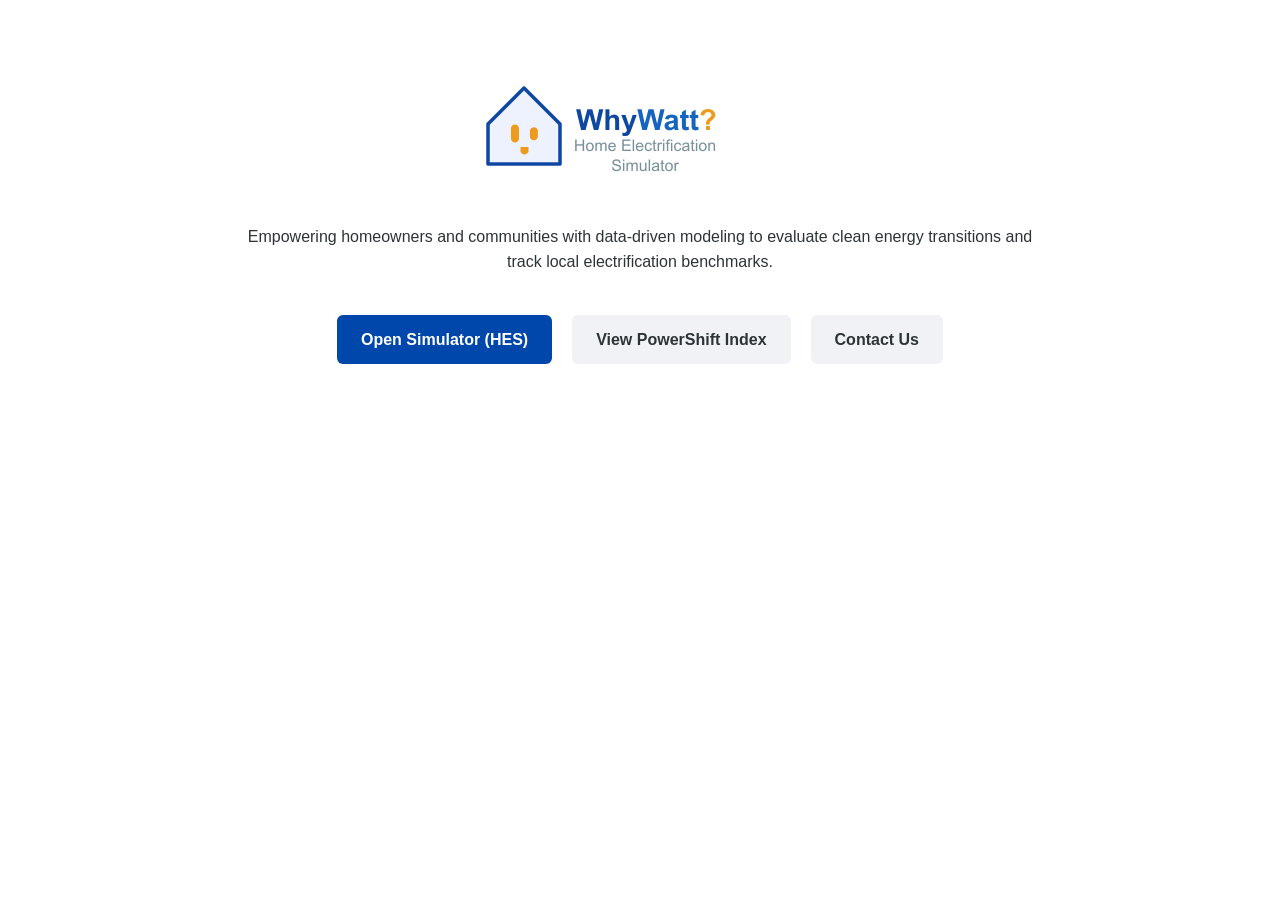
==== index.html @ 03d0ef6f "Update index.html" ====
<!DOCTYPE html>
<html lang="en">
<head>
    <meta charset="UTF-8">
    <meta name="viewport" content="width=device-width, initial-scale=1.0">
    <title>WhyWatt? | Home Electrification Simulator</title>
    <style>
        body { font-family: -apple-system, BlinkMacSystemFont, "Segoe UI", Roboto, sans-serif; color: #2D3436; max-width: 800px; margin: 80px auto; padding: 0 20px; line-height: 1.6; text-align: center; }
        img { max-width: 320px; height: auto; margin-bottom: 20px; }
        h1 { color: #0047AB; }
        .btn-group { margin-top: 40px; display: flex; justify-content: center; gap: 20px; }
        .btn { display: inline-block; padding: 12px 24px; text-decoration: none; border-radius: 6px; font-weight: bold; }
        .btn-primary { background-color: #0047AB; color: white; }
        .btn-secondary { background-color: #F1F2F6; color: #2D3436; }
    </style>
</head>
<body>

    <img src="whywatt_logo.png" alt="WhyWatt Logo">
    <p>Empowering homeowners and communities with data-driven modeling to evaluate clean energy transitions and track local electrification benchmarks.</p>

    <div class="btn-group">
        <a href="https://hes.whywatt.org" class="btn btn-primary">Open Simulator (HES)</a>
        <a href="https://psi.whywatt.org" class="btn btn-secondary">View PowerShift Index</a>
        <a href="mailto:info@whywatt.org" class="btn btn-secondary">Contact Us</a>
    </div>

</body>
</html>
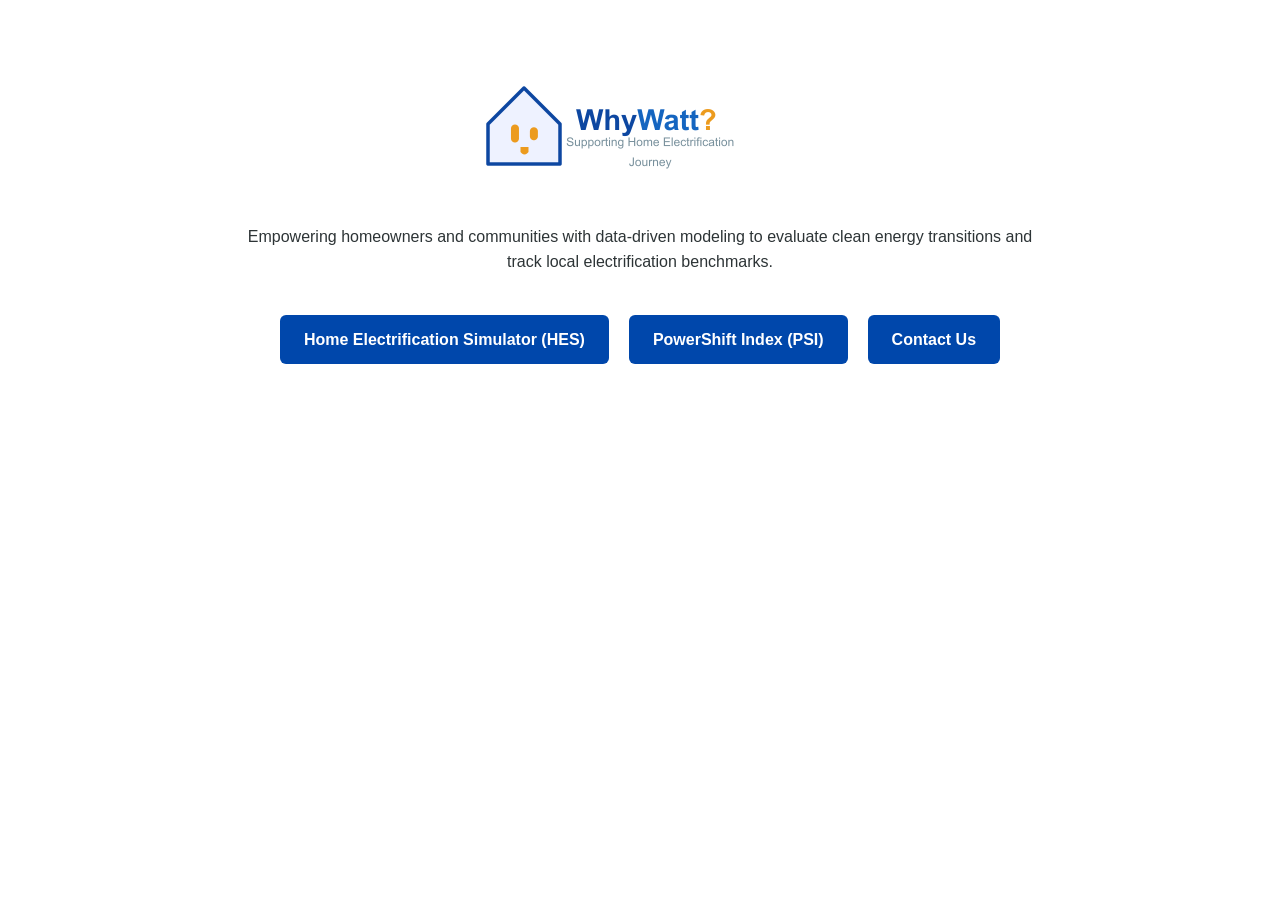
==== commit c1b56f2b: "Update top page for whywatt.org" ====
--- a/index.html
+++ b/index.html
@@ -1,29 +1,68 @@
 <!DOCTYPE html>
 <html lang="en">
+
 <head>
     <meta charset="UTF-8">
     <meta name="viewport" content="width=device-width, initial-scale=1.0">
-    <title>WhyWatt? | Home Electrification Simulator</title>
+    <title>WhyWatt? | Supporting Home Electrification</title>
     <style>
-        body { font-family: -apple-system, BlinkMacSystemFont, "Segoe UI", Roboto, sans-serif; color: #2D3436; max-width: 800px; margin: 80px auto; padding: 0 20px; line-height: 1.6; text-align: center; }
-        img { max-width: 320px; height: auto; margin-bottom: 20px; }
-        h1 { color: #0047AB; }
-        .btn-group { margin-top: 40px; display: flex; justify-content: center; gap: 20px; }
-        .btn { display: inline-block; padding: 12px 24px; text-decoration: none; border-radius: 6px; font-weight: bold; }
-        .btn-primary { background-color: #0047AB; color: white; }
-        .btn-secondary { background-color: #F1F2F6; color: #2D3436; }
+        body {
+            font-family: -apple-system, BlinkMacSystemFont, "Segoe UI", Roboto, sans-serif;
+            color: #2D3436;
+            max-width: 800px;
+            margin: 80px auto;
+            padding: 0 20px;
+            line-height: 1.6;
+            text-align: center;
+        }
+
+        img {
+            max-width: 320px;
+            height: auto;
+            margin-bottom: 20px;
+        }
+
+        h1 {
+            color: #0047AB;
+        }
+
+        .btn-group {
+            margin-top: 40px;
+            display: flex;
+            justify-content: center;
+            gap: 20px;
+        }
+
+        .btn {
+            display: inline-block;
+            padding: 12px 24px;
+            text-decoration: none;
+            border-radius: 6px;
+            font-weight: bold;
+        }
+
+        .btn-primary {
+            background-color: #0047AB;
+            color: white;
+        }
+
+        .btn-secondary {
+            background-color: #F1F2F6;
+            color: #2D3436;
+        }
     </style>
 </head>
+
 <body>
-
-    <img src="whywatt_logo.png" alt="WhyWatt Logo">
-    <p>Empowering homeowners and communities with data-driven modeling to evaluate clean energy transitions and track local electrification benchmarks.</p>
-
+    <img src="whywatt_web_logo.png" alt="WhyWatt Logo">
+    <p>Empowering homeowners and communities with data-driven modeling to evaluate clean energy transitions and track
+        local electrification benchmarks.</p>
     <div class="btn-group">
-        <a href="https://hes.whywatt.org" class="btn btn-primary">Open Simulator (HES)</a>
-        <a href="https://psi.whywatt.org" class="btn btn-secondary">View PowerShift Index</a>
-        <a href="mailto:info@whywatt.org" class="btn btn-secondary">Contact Us</a>
+        <a href="https://hes.whywatt.org" class="btn btn-primary">Home Electrification Simulator (HES)</a>
+        <a href="https://psi.whywatt.org" class="btn btn-primary">PowerShift Index (PSI)</a>
+        <a href="mailto:vijay@whywatt.org" class="btn btn-primary">Contact Us</a>
     </div>
 
 </body>
-</html>
+
+</html>
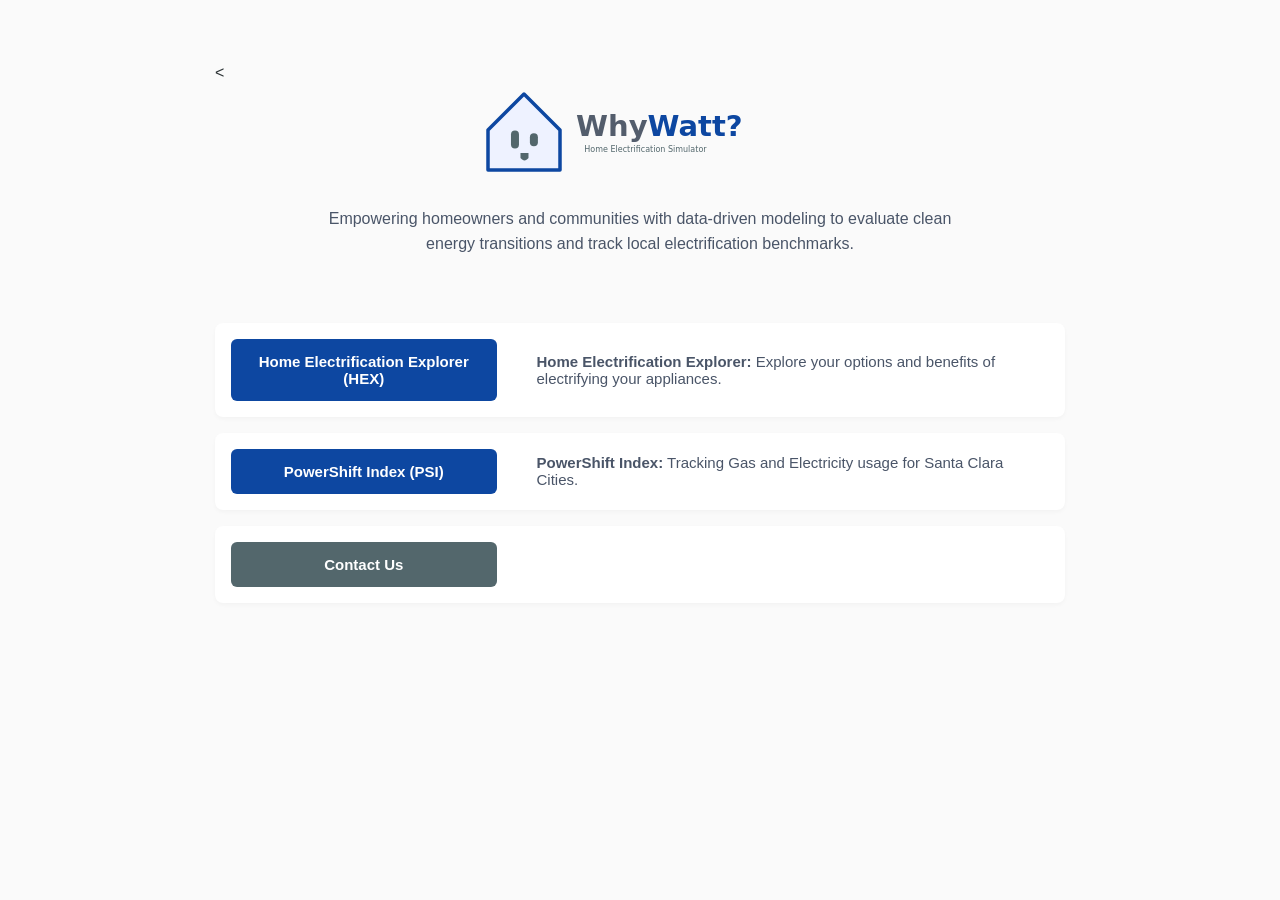
==== commit 1e483d8e: "Update index.html" ====
--- a/index.html
+++ b/index.html
@@ -1,4 +1,4 @@
-<!DOCTYPE html>
+<<!DOCTYPE html>
 <html lang="en">
 
 <head>
@@ -9,60 +9,170 @@
         body {
             font-family: -apple-system, BlinkMacSystemFont, "Segoe UI", Roboto, sans-serif;
             color: #2D3436;
-            max-width: 800px;
-            margin: 80px auto;
+            max-width: 850px;
+            margin: 60px auto;
             padding: 0 20px;
             line-height: 1.6;
-            text-align: center;
+            background-color: #FAFAFA;
         }
 
-        img {
-            max-width: 320px;
-            height: auto;
+        .header {
+            text-align: center;
+            margin-bottom: 50px;
+        }
+
+        .logo-container {
+            display: inline-block;
             margin-bottom: 20px;
         }
 
-        h1 {
-            color: #0047AB;
+        .intro-text {
+            max-width: 650px;
+            margin: 0 auto;
+            color: #4A5568;
         }
 
-        .btn-group {
+        /* 2-Column Responsive Table Layout */
+        .tools-table {
+            width: 100%;
+            border-collapse: separate;
+            border-spacing: 0 16px; /* Space between rows */
+            text-align: left;
             margin-top: 40px;
-            display: flex;
-            justify-content: center;
-            gap: 20px;
         }
 
+        .tools-table tr {
+            background-color: #ffffff;
+            box-shadow: 0 2px 4px rgba(0, 0, 0, 0.03);
+            border-radius: 8px;
+        }
+
+        /* 1st Column: Big Button */
+        .tools-table td:first-child {
+            width: 35%;
+            padding: 16px;
+            border-top-left-radius: 8px;
+            border-bottom-left-radius: 8px;
+        }
+
+        /* 2nd Column: Description Text */
+        .tools-table td:last-child {
+            width: 65%;
+            padding: 16px 24px;
+            border-top-right-radius: 8px;
+            border-bottom-right-radius: 8px;
+            font-size: 15px;
+            color: #4A5568;
+            vertical-align: middle;
+        }
+
+        /* Button Styling */
         .btn {
-            display: inline-block;
-            padding: 12px 24px;
+            display: block;
+            text-align: center;
+            padding: 14px 20px;
             text-decoration: none;
             border-radius: 6px;
             font-weight: bold;
+            transition: background-color 0.15s ease;
+            font-size: 15px;
+            box-sizing: border-box;
         }
 
         .btn-primary {
-            background-color: #0047AB;
+            background-color: #0d47a1; /* Matches your SVG primary text blue */
             color: white;
         }
 
+        .btn-primary:hover {
+            background-color: #0a377d;
+        }
+
         .btn-secondary {
-            background-color: #F1F2F6;
-            color: #2D3436;
+            background-color: #53676c; /* Matches your SVG plug prong gray */
+            color: white;
+        }
+
+        .btn-secondary:hover {
+            background-color: #3e4e52;
+        }
+
+        /* Mobile Optimization */
+        @media (max-width: 600px) {
+            .tools-table, .tools-table tbody, .tools-table tr, .tools-table td {
+                display: block;
+                width: 100% !important;
+            }
+            .tools-table tr {
+                margin-bottom: 16px;
+            }
+            .tools-table td:first-child {
+                border-radius: 8px 8px 0 0;
+                padding-bottom: 8px;
+            }
+            .tools-table td:last-child {
+                border-radius: 0 0 8px 8px;
+                padding-top: 0;
+                padding-bottom: 20px;
+            }
         }
     </style>
 </head>
 
 <body>
-    <img src="whywatt_web_logo.png" alt="WhyWatt Logo">
-    <p>Empowering homeowners and communities with data-driven modeling to evaluate clean energy transitions and track
-        local electrification benchmarks.</p>
-    <div class="btn-group">
-        <a href="https://hes.whywatt.org" class="btn btn-primary">Home Electrification Simulator (HES)</a>
-        <a href="https://psi.whywatt.org" class="btn btn-primary">PowerShift Index (PSI)</a>
-        <a href="mailto:vijay@whywatt.org" class="btn btn-primary">Contact Us</a>
+
+    <div class="header">
+        <!-- Inline WhyWatt? SVG Logo -->
+        <div class="logo-container">
+            <svg width="320" height="100" viewBox="0 0 320 100" version="1.1" id="svg4" xmlns="http://www.w3.org/2000/svg">
+                <title id="title1">WhyWatt — Home Electrification Simulator</title>
+                <path d="M8 84 L8 44 L44 8 L80 44 L80 84 Z" fill="#EEF2FF" stroke="#0D47A1" stroke-width="3.5" stroke-linejoin="round" id="path1" />
+                <rect x="30.973" y="44.513" width="8" height="18" rx="4" fill="#EC9B1E" id="rect1" style="fill:#53676c" />
+                <rect x="49.895" y="47.27" width="8" height="13" rx="4" fill="#EC9B1E" id="rect2" style="fill:#53676c" />
+                <path d="M 40.487 67 L 40.487 72 C 43.154 75.333 45.82 75.333 48.487 72 L 48.487 67 L 40.487 67 Z" fill="#EC9B1E" id="path2" style="fill:#53676c" />
+                <text x="96" y="50" font-family="system-ui, '-apple-system', Arial, sans-serif" font-size="29px" font-weight="800" fill="#0d47a1" style="white-space:pre" id="text3"><tspan style="fill:#535d6c" id="tspan1">Why</tspan>Watt?</text>
+                <text x="162.92038" y="66.23423" font-family="system-ui, '-apple-system', Arial, sans-serif" fill="#78909c" style="font-size:16px;text-align:center;text-anchor:middle;white-space:pre" id="text4"><tspan sodipodi:role="line" x="162.92038" y="66.23423" id="tspan6" style="font-size:8px;fill:#53676c">  Home Electrification Simulator</tspan></text>
+            </svg>
+        </div>
+        
+        <p class="intro-text">Empowering homeowners and communities with data-driven modeling to evaluate clean energy transitions and track local electrification benchmarks.</p>
     </div>
+
+    <!-- 2-Column Table for Links & Descriptions -->
+    <table class="tools-table">
+        <tbody>
+            
+            <!-- Row 1: HEX -->
+            <tr>
+                <td>
+                    <a href="https://hes.whywatt.org" class="btn btn-primary">Home Electrification Explorer (HEX)</a>
+                </td>
+                <td>
+                    <strong>Home Electrification Explorer:</strong> Explore your options and benefits of electrifying your appliances.
+                </td>
+            </tr>
+
+            <!-- Row 2: PowerShift Index -->
+            <tr>
+                <td>
+                    <a href="https://psi.whywatt.org" class="btn btn-primary">PowerShift Index (PSI)</a>
+                </td>
+                <td>
+                    <strong>PowerShift Index:</strong> Tracking Gas and Electricity usage for Santa Clara Cities.
+                </td>
+            </tr>
+
+            <!-- Row 3: Contact (No Text Description) -->
+            <tr>
+                <td>
+                    <a href="mailto:vijay@whywatt.org" class="btn btn-secondary">Contact Us</a>
+                </td>
+                <td><!-- Left empty intentionally --></td>
+            </tr>
+
+        </tbody>
+    </table>
 
 </body>
 
-</html>+</html>
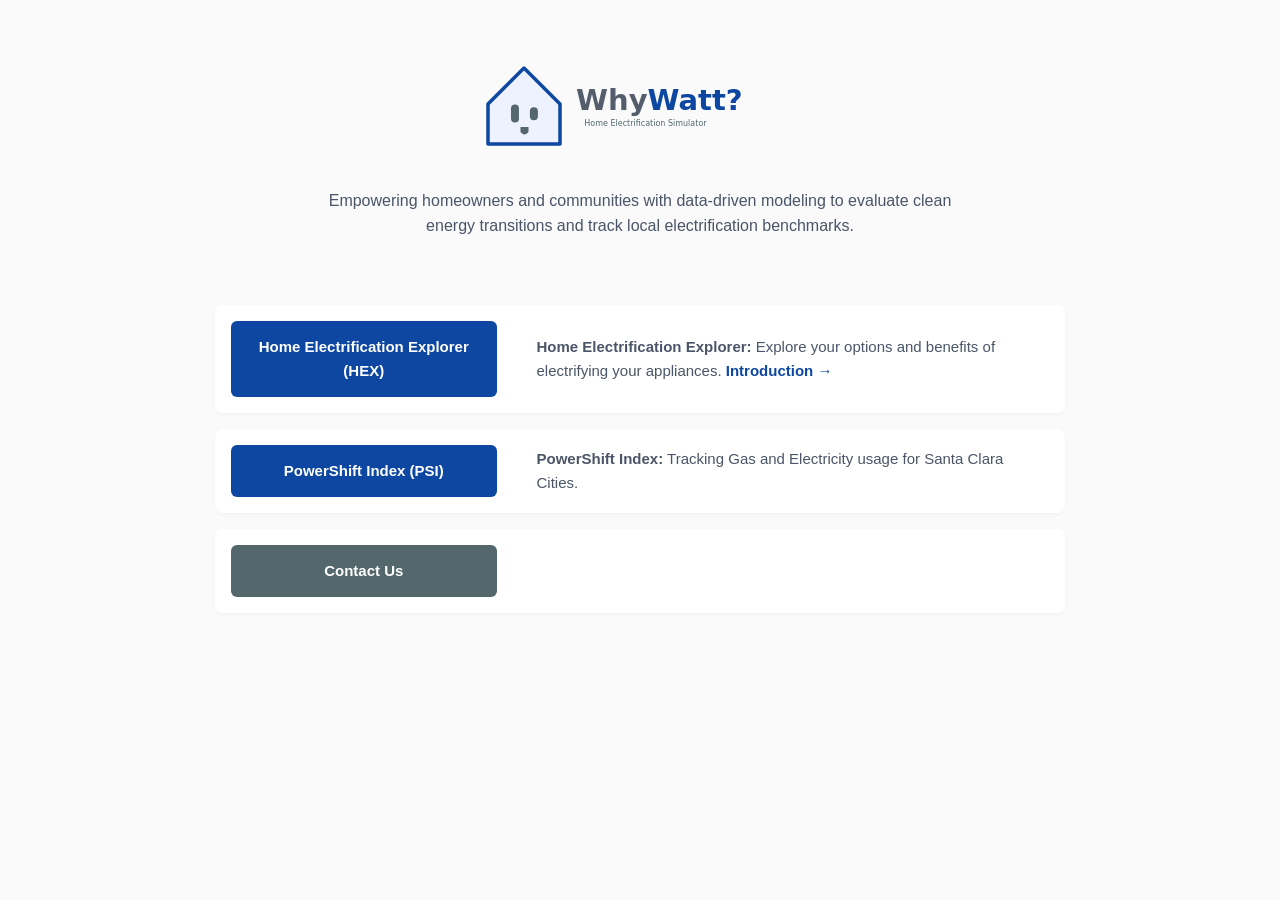
==== commit e320c59b: "Homepage: add Introduction link to intro deck; fix stray < in doctype Co-Authored-By: Claude Opus 4." ====
--- a/index.html
+++ b/index.html
@@ -1,4 +1,4 @@
-<<!DOCTYPE html>
+<!DOCTYPE html>
 <html lang="en">
 
 <head>
@@ -148,7 +148,7 @@
                     <a href="https://hes.whywatt.org" class="btn btn-primary">Home Electrification Explorer (HEX)</a>
                 </td>
                 <td>
-                    <strong>Home Electrification Explorer:</strong> Explore your options and benefits of electrifying your appliances.
+                    <strong>Home Electrification Explorer:</strong> Explore your options and benefits of electrifying your appliances. <a href="/presentations/intro_whywatt_v1/" style="color:#0d47a1;font-weight:600;text-decoration:none;white-space:nowrap;">Introduction&nbsp;&rarr;</a>
                 </td>
             </tr>
 
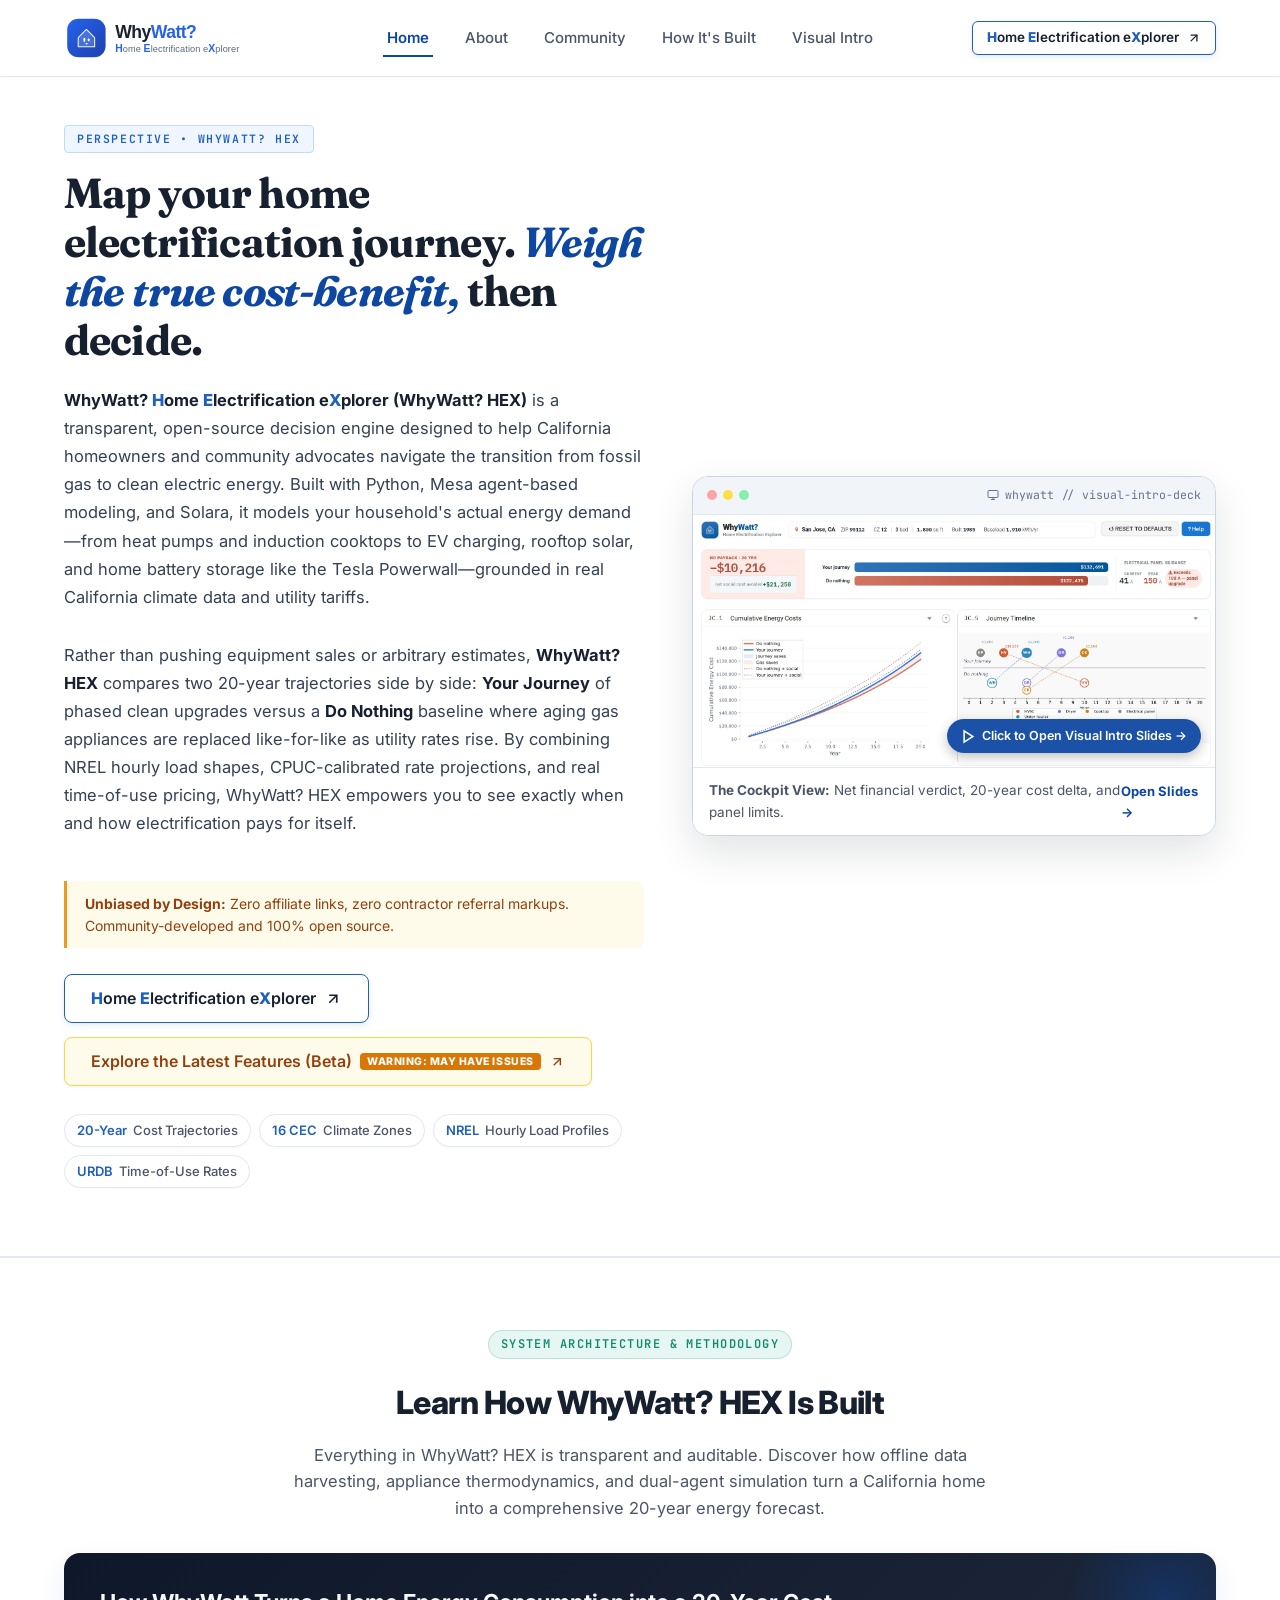
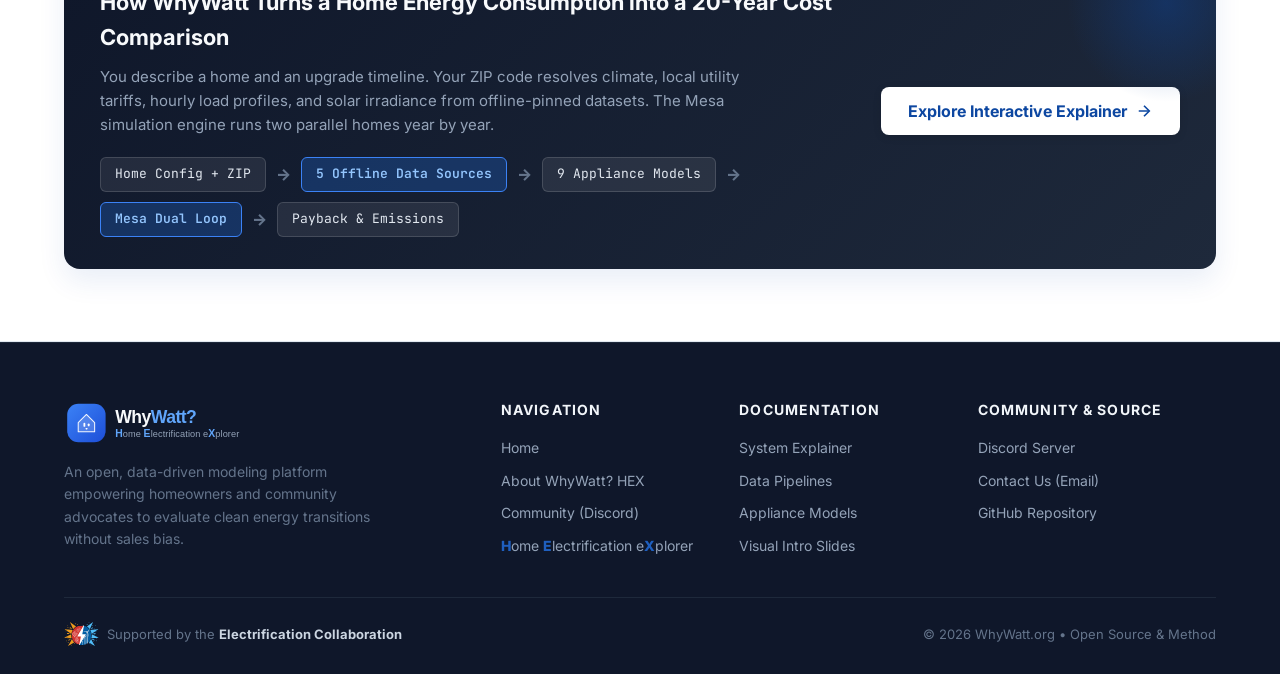
==== commit fd60eea9: "Update WhyWatt.org site after Phase 7" ====
--- a/index.html
+++ b/index.html
@@ -1,178 +1,319 @@
 <!DOCTYPE html>
 <html lang="en">
-
 <head>
-    <meta charset="UTF-8">
-    <meta name="viewport" content="width=device-width, initial-scale=1.0">
-    <title>WhyWatt? | Supporting Home Electrification</title>
-    <style>
-        body {
-            font-family: -apple-system, BlinkMacSystemFont, "Segoe UI", Roboto, sans-serif;
-            color: #2D3436;
-            max-width: 850px;
-            margin: 60px auto;
-            padding: 0 20px;
-            line-height: 1.6;
-            background-color: #FAFAFA;
-        }
-
-        .header {
-            text-align: center;
-            margin-bottom: 50px;
-        }
-
-        .logo-container {
-            display: inline-block;
-            margin-bottom: 20px;
-        }
-
-        .intro-text {
-            max-width: 650px;
-            margin: 0 auto;
-            color: #4A5568;
-        }
-
-        /* 2-Column Responsive Table Layout */
-        .tools-table {
-            width: 100%;
-            border-collapse: separate;
-            border-spacing: 0 16px; /* Space between rows */
-            text-align: left;
-            margin-top: 40px;
-        }
-
-        .tools-table tr {
-            background-color: #ffffff;
-            box-shadow: 0 2px 4px rgba(0, 0, 0, 0.03);
-            border-radius: 8px;
-        }
-
-        /* 1st Column: Big Button */
-        .tools-table td:first-child {
-            width: 35%;
-            padding: 16px;
-            border-top-left-radius: 8px;
-            border-bottom-left-radius: 8px;
-        }
-
-        /* 2nd Column: Description Text */
-        .tools-table td:last-child {
-            width: 65%;
-            padding: 16px 24px;
-            border-top-right-radius: 8px;
-            border-bottom-right-radius: 8px;
-            font-size: 15px;
-            color: #4A5568;
-            vertical-align: middle;
-        }
-
-        /* Button Styling */
-        .btn {
-            display: block;
-            text-align: center;
-            padding: 14px 20px;
-            text-decoration: none;
-            border-radius: 6px;
-            font-weight: bold;
-            transition: background-color 0.15s ease;
-            font-size: 15px;
-            box-sizing: border-box;
-        }
-
-        .btn-primary {
-            background-color: #0d47a1; /* Matches your SVG primary text blue */
-            color: white;
-        }
-
-        .btn-primary:hover {
-            background-color: #0a377d;
-        }
-
-        .btn-secondary {
-            background-color: #53676c; /* Matches your SVG plug prong gray */
-            color: white;
-        }
-
-        .btn-secondary:hover {
-            background-color: #3e4e52;
-        }
-
-        /* Mobile Optimization */
-        @media (max-width: 600px) {
-            .tools-table, .tools-table tbody, .tools-table tr, .tools-table td {
-                display: block;
-                width: 100% !important;
-            }
-            .tools-table tr {
-                margin-bottom: 16px;
-            }
-            .tools-table td:first-child {
-                border-radius: 8px 8px 0 0;
-                padding-bottom: 8px;
-            }
-            .tools-table td:last-child {
-                border-radius: 0 0 8px 8px;
-                padding-top: 0;
-                padding-bottom: 20px;
-            }
-        }
-    </style>
+  <meta charset="UTF-8">
+  <meta name="viewport" content="width=device-width, initial-scale=1.0">
+  <title>WhyWatt? Home Electrification eXplorer</title>
+  <meta name="description" content="WhyWatt? Home Electrification eXplorer (WhyWatt? HEX) is an open-source, community-developed decision engine comparing 20-year costs of full home electrification vs. doing nothing.">
+  <link rel="icon" type="image/svg+xml" href="assets/WhyWatt_hex_logo.svg">
+  <link rel="preconnect" href="https://fonts.googleapis.com">
+  <link rel="preconnect" href="https://fonts.gstatic.com" crossorigin>
+  <link href="https://fonts.googleapis.com/css2?family=Fraunces:opsz,wght@9..144,500;9..144,600;9..144,700;9..144,800&family=Inter:wght@400;500;600;700&family=JetBrains+Mono:wght@500;600&display=swap" rel="stylesheet">
+  <link rel="stylesheet" href="assets/css/style.css">
+  <style>
+    body {
+      background-color: #fcfdfe;
+    }
+    .hero-title-editorial {
+      font-family: 'Fraunces', Georgia, serif;
+      font-size: 42px;
+      font-weight: 700;
+      line-height: 1.16;
+      color: #16202e;
+      letter-spacing: -0.02em;
+      margin-bottom: 22px;
+    }
+    .hero-title-editorial em {
+      font-style: italic;
+      color: var(--primary);
+    }
+    .editorial-badge {
+      font-family: var(--font-mono);
+      font-size: 11.5px;
+      letter-spacing: 0.14em;
+      text-transform: uppercase;
+      color: var(--journey-blue);
+      background: #eff6ff;
+      border: 1px solid #bfdbfe;
+      padding: 4px 12px;
+      border-radius: 4px;
+      display: inline-block;
+      margin-bottom: 16px;
+      font-weight: 600;
+    }
+    .editorial-lede {
+      font-size: 16.5px;
+      line-height: 1.7;
+      color: #334155;
+      margin-bottom: 16px;
+    }
+    .editorial-quote-box {
+      border-left: 3px solid var(--accent-amber);
+      padding: 12px 18px;
+      background: #fffbeb;
+      border-radius: 0 8px 8px 0;
+      margin: 18px 0 26px;
+      font-size: 14px;
+      color: #92400e;
+      line-height: 1.55;
+    }
+    .clickable-slide-card {
+      display: block;
+      text-decoration: none;
+      color: inherit;
+    }
+  </style>
 </head>
-
 <body>
 
-    <div class="header">
-        <!-- Inline WhyWatt? SVG Logo -->
-        <div class="logo-container">
-            <svg width="320" height="100" viewBox="0 0 320 100" version="1.1" id="svg4" xmlns="http://www.w3.org/2000/svg">
-                <title id="title1">WhyWatt — Home Electrification Simulator</title>
-                <path d="M8 84 L8 44 L44 8 L80 44 L80 84 Z" fill="#EEF2FF" stroke="#0D47A1" stroke-width="3.5" stroke-linejoin="round" id="path1" />
-                <rect x="30.973" y="44.513" width="8" height="18" rx="4" fill="#EC9B1E" id="rect1" style="fill:#53676c" />
-                <rect x="49.895" y="47.27" width="8" height="13" rx="4" fill="#EC9B1E" id="rect2" style="fill:#53676c" />
-                <path d="M 40.487 67 L 40.487 72 C 43.154 75.333 45.82 75.333 48.487 72 L 48.487 67 L 40.487 67 Z" fill="#EC9B1E" id="path2" style="fill:#53676c" />
-                <text x="96" y="50" font-family="system-ui, '-apple-system', Arial, sans-serif" font-size="29px" font-weight="800" fill="#0d47a1" style="white-space:pre" id="text3"><tspan style="fill:#535d6c" id="tspan1">Why</tspan>Watt?</text>
-                <text x="162.92038" y="66.23423" font-family="system-ui, '-apple-system', Arial, sans-serif" fill="#78909c" style="font-size:16px;text-align:center;text-anchor:middle;white-space:pre" id="text4"><tspan sodipodi:role="line" x="162.92038" y="66.23423" id="tspan6" style="font-size:8px;fill:#53676c">  Home Electrification Simulator</tspan></text>
-            </svg>
-        </div>
+  <!-- Top Navigation Header -->
+  <header class="site-header">
+    <div class="nav-container">
+      <a href="index.html" class="brand-link" title="WhyWatt? Home Electrification eXplorer">
+        <img src="assets/WhyWatt_hex_logo.svg" alt="WhyWatt? Home Electrification eXplorer Logo" class="brand-logo-img">
+      </a>
+
+      <button class="nav-toggle-btn" id="navToggle" aria-label="Toggle Navigation Menu">
+        <svg width="24" height="24" viewBox="0 0 24 24" fill="none" stroke="currentColor" stroke-width="2">
+          <line x1="3" y1="12" x2="21" y2="12"></line>
+          <line x1="3" y1="6" x2="21" y2="6"></line>
+          <line x1="3" y1="18" x2="21" y2="18"></line>
+        </svg>
+      </button>
+
+      <nav>
+        <ul class="nav-menu" id="navMenu">
+          <li class="nav-item"><a href="index.html" class="active">Home</a></li>
+          <li class="nav-item"><a href="about.html">About</a></li>
+          <li class="nav-item"><a href="community.html">Community</a></li>
+          <li class="nav-item"><a href="explainer/index.html">How It's Built</a></li>
+          <li class="nav-item"><a href="presentations/intro_whywatt_v1/index.html">Visual Intro</a></li>
+        </ul>
+      </nav>
+
+      <div class="nav-actions">
+        <a href="https://hes.whywatt.org/" target="_blank" rel="noopener noreferrer" class="btn btn-launch btn-sm" title="Launch Home Electrification eXplorer">
+          <span><span class="hex-blue">H</span>ome <span class="hex-blue">E</span>lectrification e<span class="hex-blue">X</span>plorer</span>
+          <svg width="14" height="14" viewBox="0 0 24 24" fill="none" stroke="currentColor" stroke-width="2.2" stroke-linecap="round" stroke-linejoin="round">
+            <line x1="7" y1="17" x2="17" y2="7"></line>
+            <polyline points="7 7 17 7 17 17"></polyline>
+          </svg>
+        </a>
+      </div>
+    </div>
+  </header>
+
+  <!-- Hero Section: Editorial Story Format -->
+  <section class="hero-section" style="background:#ffffff;padding-top:48px;border-bottom:1px solid var(--line);">
+    <div class="container">
+      <div class="hero-grid" style="grid-template-columns: 1.05fr 0.95fr;">
         
-        <p class="intro-text">Empowering homeowners and communities with data-driven modeling to evaluate clean energy transitions and track local electrification benchmarks.</p>
+        <!-- Left Column: 2-Paragraph Introduction + Callout + Action Buttons -->
+        <div>
+          <div class="editorial-badge">Perspective • WhyWatt? HEX</div>
+          
+          <h1 class="hero-title-editorial">
+            Map your home electrification journey. <em>Weigh the true cost-benefit,</em> then decide.
+          </h1>
+
+          <div class="hero-body">
+            <p class="editorial-lede">
+              <strong>WhyWatt? <span class="hex-blue">H</span>ome <span class="hex-blue">E</span>lectrification e<span class="hex-blue">X</span>plorer (WhyWatt? HEX)</strong> is a transparent, open-source decision engine designed to help California homeowners and community advocates navigate the transition from fossil gas to clean electric energy. Built with Python, Mesa agent-based modeling, and Solara, it models your household's actual energy demand—from heat pumps and induction cooktops to EV charging, rooftop solar, and home battery storage like the Tesla Powerwall—grounded in real California climate data and utility tariffs.
+            </p>
+            <p class="editorial-lede">
+              Rather than pushing equipment sales or arbitrary estimates, <strong>WhyWatt? HEX</strong> compares two 20-year trajectories side by side: <strong>Your Journey</strong> of phased clean upgrades versus a <strong>Do Nothing</strong> baseline where aging gas appliances are replaced like-for-like as utility rates rise. By combining NREL hourly load shapes, CPUC-calibrated rate projections, and real time-of-use pricing, WhyWatt? HEX empowers you to see exactly when and how electrification pays for itself.
+            </p>
+          </div>
+
+          <div class="editorial-quote-box">
+            <strong>Unbiased by Design:</strong> Zero affiliate links, zero contractor referral markups. Community-developed and 100% open source.
+          </div>
+
+          <!-- Dual Hero Action Buttons -->
+          <div class="hero-cta-group">
+            <a href="https://hes.whywatt.org/" target="_blank" rel="noopener noreferrer" class="btn btn-launch btn-lg">
+              <span><span class="hex-blue">H</span>ome <span class="hex-blue">E</span>lectrification e<span class="hex-blue">X</span>plorer</span>
+              <svg width="18" height="18" viewBox="0 0 24 24" fill="none" stroke="currentColor" stroke-width="2.2">
+                <line x1="7" y1="17" x2="17" y2="7"></line>
+                <polyline points="7 7 17 7 17 17"></polyline>
+              </svg>
+            </a>
+            
+            <a href="https://huggingface.co/spaces/vijaybala-hug/hes-prototype" target="_blank" rel="noopener noreferrer" class="btn btn-beta btn-lg">
+              <span>Explore the Latest Features (Beta)</span>
+              <span class="badge-tag">Warning: May have issues</span>
+              <svg width="16" height="16" viewBox="0 0 24 24" fill="none" stroke="currentColor" stroke-width="2">
+                <line x1="7" y1="17" x2="17" y2="7"></line>
+                <polyline points="7 7 17 7 17 17"></polyline>
+              </svg>
+            </a>
+          </div>
+
+          <div class="pill-row" style="margin-top:10px;">
+            <span class="pill-badge"><strong>20-Year</strong> Cost Trajectories</span>
+            <span class="pill-badge"><strong>16 CEC</strong> Climate Zones</span>
+            <span class="pill-badge"><strong>NREL</strong> Hourly Load Profiles</span>
+            <span class="pill-badge"><strong>URDB</strong> Time-of-Use Rates</span>
+          </div>
+        </div>
+
+        <!-- Right Column: Cockpit Image (Clicking Entire Card Navigates Directly to Slide Deck) -->
+        <div>
+          <a href="presentations/intro_whywatt_v1/index.html" class="clickable-slide-card" title="Click to view interactive intro presentation slides">
+            <div class="hero-image-card" style="box-shadow: 0 16px 40px rgba(15, 23, 42, 0.12); cursor: pointer;">
+              <div class="card-window-bar">
+                <div class="window-dots">
+                  <span></span><span></span><span></span>
+                </div>
+                <div class="window-title">
+                  <svg width="12" height="12" viewBox="0 0 24 24" fill="none" stroke="currentColor" stroke-width="2">
+                    <rect x="2" y="3" width="20" height="14" rx="2" ry="2"></rect>
+                    <line x1="8" y1="21" x2="16" y2="21"></line>
+                    <line x1="12" y1="17" x2="12" y2="21"></line>
+                  </svg>
+                  whywatt // visual-intro-deck
+                </div>
+              </div>
+
+              <div class="card-image-wrap">
+                <img src="assets/images/whywatt-top-cockpit.jpg" alt="WhyWatt Cockpit Dashboard showing the verdict, cost bars, and 20-year cumulative trajectories">
+                <div class="image-overlay-badge" style="background:rgba(13, 71, 161, 0.94);">
+                  <svg width="15" height="15" viewBox="0 0 24 24" fill="none" stroke="currentColor" stroke-width="2.5">
+                    <polygon points="5 3 19 12 5 21 5 3"></polygon>
+                  </svg>
+                  <span>Click to Open Visual Intro Slides &rarr;</span>
+                </div>
+              </div>
+
+              <div class="hero-image-caption">
+                <span><strong>The Cockpit View:</strong> Net financial verdict, 20-year cost delta, and panel limits.</span>
+                <span style="font-weight:700;font-size:13px;color:var(--primary);display:flex;align-items:center;gap:4px;">
+                  Open Slides &rarr;
+                </span>
+              </div>
+            </div>
+          </a>
+        </div>
+
+      </div>
     </div>
-
-    <!-- 2-Column Table for Links & Descriptions -->
-    <table class="tools-table">
-        <tbody>
+  </section>
+
+  <!-- Section: System Architecture & Methodology (Simplified as Requested) -->
+  <section class="section section-alt" id="how-its-built">
+    <div class="container">
+      
+      <div class="section-head" style="margin-bottom:32px;">
+        <div class="eyebrow" style="background:#e6f6f2;color:#0f8a6f;border-color:rgba(15,138,111,0.2);">
+          System Architecture &amp; Methodology
+        </div>
+        <h2 class="section-title">Learn How WhyWatt? HEX Is Built</h2>
+        <p class="section-desc">
+          Everything in WhyWatt? HEX is transparent and auditable. Discover how offline data harvesting, appliance thermodynamics, and dual-agent simulation turn a California home into a comprehensive 20-year energy forecast.
+        </p>
+      </div>
+
+      <!-- Explainer Banner Preview -->
+      <div class="explainer-banner" style="margin-bottom:0;">
+        <div class="banner-grid">
+          <div class="banner-content">
+            <h3>How WhyWatt Turns a Home Energy Consumption into a 20-Year Cost Comparison</h3>
+            <p>
+              You describe a home and an upgrade timeline. Your ZIP code resolves climate, local utility tariffs, hourly load profiles, and solar irradiance from offline-pinned datasets. The Mesa simulation engine runs two parallel homes year by year.
+            </p>
             
-            <!-- Row 1: HEX -->
-            <tr>
-                <td>
-                    <a href="https://hes.whywatt.org" class="btn btn-primary">Home Electrification Explorer (HEX)</a>
-                </td>
-                <td>
-                    <strong>Home Electrification Explorer:</strong> Explore your options and benefits of electrifying your appliances. <a href="/presentations/intro_whywatt_v1/" style="color:#0d47a1;font-weight:600;text-decoration:none;white-space:nowrap;">Introduction&nbsp;&rarr;</a>
-                </td>
-            </tr>
-
-            <!-- Row 2: PowerShift Index -->
-            <tr>
-                <td>
-                    <a href="https://psi.whywatt.org" class="btn btn-primary">PowerShift Index (PSI)</a>
-                </td>
-                <td>
-                    <strong>PowerShift Index:</strong> Tracking Gas and Electricity usage for Santa Clara Cities.
-                </td>
-            </tr>
-
-            <!-- Row 3: Contact (No Text Description) -->
-            <tr>
-                <td>
-                    <a href="mailto:vijay@whywatt.org" class="btn btn-secondary">Contact Us</a>
-                </td>
-                <td><!-- Left empty intentionally --></td>
-            </tr>
-
-        </tbody>
-    </table>
-
+            <div class="flow-diagram-preview">
+              <div class="flow-step">Home Config + ZIP</div>
+              <div class="flow-arrow">&rarr;</div>
+              <div class="flow-step active">5 Offline Data Sources</div>
+              <div class="flow-arrow">&rarr;</div>
+              <div class="flow-step">9 Appliance Models</div>
+              <div class="flow-arrow">&rarr;</div>
+              <div class="flow-step active">Mesa Dual Loop</div>
+              <div class="flow-arrow">&rarr;</div>
+              <div class="flow-step">Payback &amp; Emissions</div>
+            </div>
+          </div>
+
+          <div class="banner-action">
+            <a href="explainer/index.html" class="btn btn-white btn-lg">
+              <span>Explore Interactive Explainer</span>
+              <svg width="18" height="18" viewBox="0 0 24 24" fill="none" stroke="currentColor" stroke-width="2.2">
+                <line x1="5" y1="12" x2="19" y2="12"></line>
+                <polyline points="12 5 19 12 12 19"></polyline>
+              </svg>
+            </a>
+          </div>
+        </div>
+      </div>
+
+    </div>
+  </section>
+
+  <!-- Site Footer (Ready-to-explore big box removed as requested) -->
+  <footer class="site-footer">
+    <div class="container">
+      <div class="footer-grid">
+        
+        <div class="footer-brand">
+          <img src="assets/WhyWatt_hex_logo_dark.svg" alt="WhyWatt Logo" style="height:48px;width:auto;margin-bottom:12px;">
+          <p>
+            An open, data-driven modeling platform empowering homeowners and community advocates to evaluate clean energy transitions without sales bias.
+          </p>
+        </div>
+
+        <div class="footer-col">
+          <h5>Navigation</h5>
+          <ul>
+            <li><a href="index.html">Home</a></li>
+            <li><a href="about.html">About WhyWatt? HEX</a></li>
+            <li><a href="community.html">Community (Discord)</a></li>
+            <li><a href="https://hes.whywatt.org/" target="_blank" rel="noopener noreferrer"><span class="hex-blue">H</span>ome <span class="hex-blue">E</span>lectrification e<span class="hex-blue">X</span>plorer</a></li>
+          </ul>
+        </div>
+
+        <div class="footer-col">
+          <h5>Documentation</h5>
+          <ul>
+            <li><a href="explainer/index.html">System Explainer</a></li>
+            <li><a href="explainer/pipelines/climate.html">Data Pipelines</a></li>
+            <li><a href="explainer/appliances/index.html">Appliance Models</a></li>
+            <li><a href="presentations/intro_whywatt_v1/index.html">Visual Intro Slides</a></li>
+          </ul>
+        </div>
+
+        <div class="footer-col">
+          <h5>Community &amp; Source</h5>
+          <ul>
+            <li><a href="https://discord.gg/NreyDh9mt2" target="_blank" rel="noopener noreferrer">Discord Server</a></li>
+            <li><a href="mailto:vijay@whywatt.org">Contact Us (Email)</a></li>
+            <li><a href="https://github.com/vijaybala-git/hes" target="_blank" rel="noopener noreferrer">GitHub Repository</a></li>
+          </ul>
+        </div>
+
+      </div>
+
+      <div class="footer-bottom">
+        <div class="collaboration-tag">
+          <img src="assets/echo_icon.svg" alt="Electrification Collaboration Logo" style="height:24px;width:auto;display:inline-block;">
+          <span>Supported by the <strong>Electrification Collaboration</strong></span>
+        </div>
+        <div>
+          &copy; 2026 WhyWatt.org • Open Source &amp; Method
+        </div>
+      </div>
+    </div>
+  </footer>
+
+  <script>
+    // Responsive Navigation Toggle
+    const navToggle = document.getElementById('navToggle');
+    const navMenu = document.getElementById('navMenu');
+    if (navToggle && navMenu) {
+      navToggle.addEventListener('click', () => {
+        navMenu.classList.toggle('open');
+      });
+    }
+  </script>
 </body>
-
 </html>
--- a/assets/css/style.css
+++ b/assets/css/style.css
@@ -0,0 +1,1114 @@
+/* ==========================================================================
+   WhyWatt? Home Electrification Explorer — Design System Stylesheet
+   ========================================================================== */
+
+:root {
+  --primary: #0d47a1;
+  --primary-hover: #083375;
+  --primary-light: #eef2ff;
+  --journey-blue: #1f5fbf;
+  --solar-green: #0f8a6f;
+  --solar-light: #e6f6f2;
+  --accent-amber: #ec9b1e;
+  --accent-light: #fff8eb;
+  --nothing-red: #c8553d;
+  --nothing-light: #fdf2f0;
+  
+  --ink: #16202e;
+  --ink-light: #2d3748;
+  --slate: #4a5568;
+  --muted: #718096;
+  --line: #e2e8f0;
+  --line-strong: #cbd5e1;
+  --bg-page: #f8fafc;
+  --bg-surface: #ffffff;
+  --bg-subtle: #f1f5f9;
+  
+  --shadow-sm: 0 1px 3px rgba(0, 0, 0, 0.05);
+  --shadow-md: 0 4px 14px rgba(0, 0, 0, 0.07);
+  --shadow-lg: 0 12px 28px rgba(13, 71, 161, 0.09);
+  --shadow-hover: 0 16px 36px rgba(13, 71, 161, 0.14);
+  
+  --radius-sm: 6px;
+  --radius-md: 10px;
+  --radius-lg: 16px;
+  --radius-xl: 22px;
+  
+  --font-sans: 'Inter', -apple-system, BlinkMacSystemFont, "Segoe UI", Roboto, sans-serif;
+  --font-serif: 'Fraunces', Georgia, serif;
+  --font-mono: 'JetBrains Mono', monospace;
+  --container-max: 1200px;
+}
+
+*, *::before, *::after {
+  box-sizing: border-box;
+  margin: 0;
+  padding: 0;
+}
+
+body {
+  font-family: var(--font-sans);
+  color: var(--ink);
+  background-color: var(--bg-page);
+  line-height: 1.6;
+  -webkit-font-smoothing: antialiased;
+}
+
+img {
+  max-width: 100%;
+  height: auto;
+  display: block;
+}
+
+a {
+  color: var(--primary);
+  text-decoration: none;
+  transition: color 0.18s ease;
+}
+
+a:hover {
+  color: var(--primary-hover);
+}
+
+.container {
+  max-width: var(--container-max);
+  margin: 0 auto;
+  padding: 0 24px;
+}
+
+/* ==========================================================================
+   Mockup / Layout Options Switcher Bar
+   ========================================================================== */
+.mockup-switcher-bar {
+  background: #1e293b;
+  color: #e2e8f0;
+  padding: 10px 16px;
+  font-size: 13px;
+  border-bottom: 1px solid rgba(255, 255, 255, 0.1);
+}
+
+.mockup-switcher-inner {
+  max-width: var(--container-max);
+  margin: 0 auto;
+  display: flex;
+  align-items: center;
+  justify-content: space-between;
+  flex-wrap: wrap;
+  gap: 10px;
+}
+
+.mockup-switcher-label {
+  display: flex;
+  align-items: center;
+  gap: 8px;
+  font-weight: 500;
+  color: #94a3b8;
+}
+
+.mockup-badge-pill {
+  background: #f59e0b;
+  color: #0f172a;
+  font-size: 10px;
+  font-weight: 700;
+  padding: 2px 6px;
+  border-radius: 4px;
+  text-transform: uppercase;
+  letter-spacing: 0.5px;
+}
+
+.mockup-options {
+  display: flex;
+  align-items: center;
+  gap: 6px;
+  flex-wrap: wrap;
+}
+
+.mockup-opt-btn {
+  padding: 4px 10px;
+  border-radius: 4px;
+  font-size: 12px;
+  font-weight: 500;
+  color: #cbd5e1;
+  background: rgba(255, 255, 255, 0.08);
+  border: 1px solid transparent;
+  transition: all 0.15s ease;
+}
+
+.mockup-opt-btn:hover {
+  background: rgba(255, 255, 255, 0.16);
+  color: #fff;
+}
+
+.mockup-opt-btn.active {
+  background: var(--primary);
+  color: #fff;
+  border-color: #3b82f6;
+}
+
+/* ==========================================================================
+   Navigation Bar
+   ========================================================================== */
+.site-header {
+  background: #ffffff;
+  border-bottom: 1px solid var(--line);
+  position: sticky;
+  top: 0;
+  z-index: 100;
+  box-shadow: 0 1px 3px rgba(0, 0, 0, 0.02);
+}
+
+.nav-container {
+  display: flex;
+  align-items: center;
+  justify-content: space-between;
+  height: 76px;
+  max-width: var(--container-max);
+  margin: 0 auto;
+  padding: 0 24px;
+}
+
+.brand-link {
+  display: flex;
+  align-items: center;
+  gap: 12px;
+  text-decoration: none;
+}
+
+.brand-logo-img {
+  height: 48px;
+  width: auto;
+  display: block;
+}
+
+.nav-menu {
+  display: flex;
+  align-items: center;
+  gap: 28px;
+  list-style: none;
+}
+
+.nav-item a {
+  font-weight: 500;
+  font-size: 15px;
+  color: var(--slate);
+  padding: 8px 4px;
+  border-bottom: 2px solid transparent;
+  transition: all 0.2s ease;
+}
+
+.nav-item a:hover {
+  color: var(--primary);
+}
+
+.nav-item a.active {
+  color: var(--primary);
+  border-bottom-color: var(--primary);
+  font-weight: 600;
+}
+
+.nav-actions {
+  display: flex;
+  align-items: center;
+  gap: 14px;
+}
+
+.nav-toggle-btn {
+  display: none;
+  background: none;
+  border: none;
+  cursor: pointer;
+  padding: 8px;
+  color: var(--ink);
+}
+
+/* Buttons */
+.btn {
+  display: inline-flex;
+  align-items: center;
+  justify-content: center;
+  gap: 8px;
+  padding: 10px 20px;
+  font-size: 15px;
+  font-weight: 600;
+  border-radius: var(--radius-sm);
+  text-decoration: none;
+  transition: all 0.18s ease;
+  cursor: pointer;
+  border: 1px solid transparent;
+  line-height: 1.3;
+}
+
+.btn-sm {
+  padding: 7px 14px;
+  font-size: 13.5px;
+}
+
+.btn-lg {
+  padding: 13px 26px;
+  font-size: 16px;
+  border-radius: 8px;
+}
+
+.btn-primary {
+  background-color: var(--primary);
+  color: #ffffff;
+  box-shadow: 0 2px 6px rgba(13, 71, 161, 0.22);
+}
+
+.btn-primary:hover {
+  background-color: var(--primary-hover);
+  color: #ffffff;
+  box-shadow: 0 4px 12px rgba(13, 71, 161, 0.32);
+  transform: translateY(-1px);
+}
+
+.btn-secondary {
+  background-color: #ffffff;
+  color: var(--ink-light);
+  border-color: var(--line-strong);
+}
+
+.btn-secondary:hover {
+  background-color: var(--bg-subtle);
+  border-color: #94a3b8;
+  color: var(--ink);
+}
+
+.btn-discord {
+  background-color: #5865F2;
+  color: #ffffff;
+  box-shadow: 0 2px 8px rgba(88, 101, 242, 0.25);
+}
+
+.btn-discord:hover {
+  background-color: #4752c4;
+  color: #ffffff;
+  box-shadow: 0 4px 14px rgba(88, 101, 242, 0.38);
+  transform: translateY(-1px);
+}
+
+.btn-beta {
+  background-color: #fffbeb;
+  color: #92400e;
+  border-color: #fcd34d;
+  box-shadow: 0 1px 3px rgba(180, 83, 9, 0.08);
+}
+
+.btn-beta:hover {
+  background-color: #fef3c7;
+  border-color: #f59e0b;
+  color: #78350f;
+  transform: translateY(-1px);
+  box-shadow: 0 3px 8px rgba(180, 83, 9, 0.14);
+}
+
+.btn-beta .badge-tag {
+  background: #d97706;
+  color: #ffffff;
+  font-size: 10.5px;
+  font-weight: 800;
+  padding: 2px 7px;
+  border-radius: 4px;
+  letter-spacing: 0.05em;
+  text-transform: uppercase;
+}
+
+/* Signature HEX Branding */
+.hex-blue {
+  color: #1f5fbf !important;
+  font-weight: 800;
+}
+
+.btn-primary .hex-blue {
+  color: #93c5fd !important;
+}
+
+.btn-launch {
+  background-color: #ffffff;
+  color: #16202e;
+  border: 1.5px solid #1f5fbf;
+  box-shadow: 0 2px 6px rgba(31, 95, 191, 0.12);
+  font-weight: 600;
+}
+
+.btn-launch:hover {
+  background-color: #f0f7ff;
+  border-color: #13407f;
+  color: #0f172a;
+  transform: translateY(-1px);
+  box-shadow: 0 4px 12px rgba(31, 95, 191, 0.22);
+}
+
+.btn-launch .hex-blue {
+  color: #1f5fbf !important;
+}
+
+.btn-outline-solar {
+  background: transparent;
+  color: var(--solar-green);
+  border-color: var(--solar-green);
+}
+
+.btn-outline-solar:hover {
+  background: var(--solar-light);
+  color: #085e4b;
+}
+
+/* ==========================================================================
+   Hero Section
+   ========================================================================== */
+.hero-section {
+  padding: 56px 0 68px;
+  position: relative;
+  background: linear-gradient(180deg, #ffffff 0%, var(--bg-page) 100%);
+  border-bottom: 1px solid var(--line);
+}
+
+.hero-grid {
+  display: grid;
+  grid-template-columns: 1.08fr 0.92fr;
+  gap: 48px;
+  align-items: center;
+}
+
+.eyebrow {
+  display: inline-flex;
+  align-items: center;
+  gap: 6px;
+  font-family: var(--font-mono);
+  font-size: 12px;
+  font-weight: 600;
+  text-transform: uppercase;
+  letter-spacing: 0.12em;
+  color: var(--journey-blue);
+  background: var(--primary-light);
+  padding: 4px 12px;
+  border-radius: 20px;
+  margin-bottom: 18px;
+  border: 1px solid rgba(31, 95, 191, 0.15);
+}
+
+.hero-title {
+  font-size: 40px;
+  font-weight: 800;
+  line-height: 1.18;
+  color: var(--ink);
+  letter-spacing: -0.025em;
+  margin-bottom: 22px;
+}
+
+.hero-title .highlight-blue {
+  color: var(--primary);
+}
+
+.hero-title .highlight-gold {
+  color: var(--accent-amber);
+}
+
+.hero-body {
+  font-size: 16.5px;
+  color: var(--slate);
+  line-height: 1.68;
+  margin-bottom: 28px;
+  display: flex;
+  flex-direction: column;
+  gap: 14px;
+}
+
+.hero-body p strong {
+  color: var(--ink);
+}
+
+.hero-cta-group {
+  display: flex;
+  align-items: center;
+  gap: 14px;
+  flex-wrap: wrap;
+  margin-bottom: 28px;
+}
+
+.pill-row {
+  display: flex;
+  flex-wrap: wrap;
+  gap: 8px;
+}
+
+.pill-badge {
+  display: inline-flex;
+  align-items: center;
+  gap: 6px;
+  font-size: 13px;
+  font-weight: 500;
+  padding: 5px 12px;
+  border-radius: 18px;
+  background: #ffffff;
+  color: var(--slate);
+  border: 1px solid var(--line);
+  box-shadow: 0 1px 2px rgba(0, 0, 0, 0.03);
+}
+
+.pill-badge strong {
+  color: var(--journey-blue);
+  font-weight: 600;
+}
+
+/* Hero Showcase Image Card */
+.hero-image-card {
+  position: relative;
+  background: #ffffff;
+  border-radius: var(--radius-lg);
+  border: 1px solid var(--line-strong);
+  box-shadow: var(--shadow-lg);
+  overflow: hidden;
+  transition: all 0.25s ease;
+}
+
+.hero-image-card:hover {
+  transform: translateY(-3px);
+  box-shadow: var(--shadow-hover);
+  border-color: #93c5fd;
+}
+
+.card-window-bar {
+  background: #f1f5f9;
+  border-bottom: 1px solid var(--line);
+  padding: 9px 14px;
+  display: flex;
+  align-items: center;
+  justify-content: space-between;
+}
+
+.window-dots {
+  display: flex;
+  gap: 6px;
+}
+
+.window-dots span {
+  width: 10px;
+  height: 10px;
+  border-radius: 50%;
+  background: #cbd5e1;
+}
+
+.window-dots span:nth-child(1) { background: #fca5a5; }
+.window-dots span:nth-child(2) { background: #fde047; }
+.window-dots span:nth-child(3) { background: #86efac; }
+
+.window-title {
+  font-family: var(--font-mono);
+  font-size: 11.5px;
+  color: #64748b;
+  display: flex;
+  align-items: center;
+  gap: 6px;
+}
+
+.card-image-wrap {
+  position: relative;
+  overflow: hidden;
+  display: block;
+}
+
+.card-image-wrap img {
+  width: 100%;
+  transition: transform 0.3s ease;
+}
+
+.card-image-wrap:hover img {
+  transform: scale(1.02);
+}
+
+.image-overlay-badge {
+  position: absolute;
+  bottom: 14px;
+  right: 14px;
+  background: rgba(15, 23, 42, 0.88);
+  backdrop-filter: blur(6px);
+  color: #ffffff;
+  padding: 7px 14px;
+  border-radius: 20px;
+  font-size: 12.5px;
+  font-weight: 600;
+  display: flex;
+  align-items: center;
+  gap: 6px;
+  box-shadow: 0 4px 12px rgba(0, 0, 0, 0.25);
+  transition: all 0.2s ease;
+}
+
+.hero-image-card:hover .image-overlay-badge {
+  background: var(--primary);
+  color: #fff;
+}
+
+.hero-image-caption {
+  padding: 12px 16px;
+  background: #ffffff;
+  border-top: 1px solid var(--line);
+  font-size: 13.5px;
+  color: var(--slate);
+  display: flex;
+  justify-content: space-between;
+  align-items: center;
+}
+
+/* ==========================================================================
+   Section: Learn How It's Built (Explainer Preview)
+   ========================================================================== */
+.section {
+  padding: 72px 0;
+}
+
+.section-alt {
+  background-color: #ffffff;
+  border-top: 1px solid var(--line);
+  border-bottom: 1px solid var(--line);
+}
+
+.section-head {
+  text-align: center;
+  max-width: 720px;
+  margin: 0 auto 48px;
+}
+
+.section-title {
+  font-size: 32px;
+  font-weight: 800;
+  color: var(--ink);
+  letter-spacing: -0.02em;
+  margin-bottom: 14px;
+}
+
+.section-desc {
+  font-size: 16.5px;
+  color: var(--slate);
+  line-height: 1.6;
+}
+
+/* System Flow Diagram Banner */
+.explainer-banner {
+  background: linear-gradient(135deg, #0f172a 0%, #1e293b 100%);
+  border-radius: var(--radius-lg);
+  padding: 32px 36px;
+  color: #ffffff;
+  box-shadow: var(--shadow-lg);
+  margin-bottom: 40px;
+  position: relative;
+  overflow: hidden;
+}
+
+.explainer-banner::before {
+  content: "";
+  position: absolute;
+  top: -50px;
+  right: -50px;
+  width: 200px;
+  height: 200px;
+  background: radial-gradient(circle, rgba(13, 71, 161, 0.4) 0%, transparent 70%);
+  border-radius: 50%;
+}
+
+.banner-grid {
+  display: grid;
+  grid-template-columns: 1fr auto;
+  gap: 32px;
+  align-items: center;
+}
+
+.banner-content h3 {
+  font-size: 22px;
+  font-weight: 700;
+  margin-bottom: 10px;
+  color: #f8fafc;
+}
+
+.banner-content p {
+  color: #94a3b8;
+  font-size: 15px;
+  line-height: 1.6;
+  max-width: 680px;
+}
+
+/* Flowchart pill preview */
+.flow-diagram-preview {
+  display: flex;
+  align-items: center;
+  gap: 10px;
+  margin-top: 20px;
+  flex-wrap: wrap;
+}
+
+.flow-step {
+  background: rgba(255, 255, 255, 0.08);
+  border: 1px solid rgba(255, 255, 255, 0.14);
+  padding: 6px 14px;
+  border-radius: 6px;
+  font-size: 13px;
+  font-family: var(--font-mono);
+  color: #e2e8f0;
+}
+
+.flow-step.active {
+  background: rgba(31, 95, 191, 0.35);
+  border-color: #3b82f6;
+  color: #93c5fd;
+  font-weight: 600;
+}
+
+.flow-arrow {
+  color: #64748b;
+  font-weight: 800;
+}
+
+/* 3-Card Architecture Grid */
+.cards-grid-3 {
+  display: grid;
+  grid-template-columns: repeat(3, 1fr);
+  gap: 24px;
+}
+
+.arch-card {
+  background: var(--bg-surface);
+  border: 1px solid var(--line);
+  border-radius: var(--radius-md);
+  padding: 28px 24px;
+  box-shadow: var(--shadow-sm);
+  display: flex;
+  flex-direction: column;
+  transition: all 0.22s ease;
+  text-decoration: none;
+  color: inherit;
+}
+
+.arch-card:hover {
+  transform: translateY(-4px);
+  box-shadow: var(--shadow-md);
+  border-color: var(--primary);
+}
+
+.arch-card-icon {
+  width: 48px;
+  height: 48px;
+  border-radius: 10px;
+  display: flex;
+  align-items: center;
+  justify-content: center;
+  font-size: 22px;
+  margin-bottom: 18px;
+}
+
+.icon-blue {
+  background: var(--primary-light);
+  color: var(--primary);
+}
+
+.icon-green {
+  background: var(--solar-light);
+  color: var(--solar-green);
+}
+
+.icon-amber {
+  background: var(--accent-light);
+  color: var(--accent-amber);
+}
+
+.arch-card-tag {
+  font-family: var(--font-mono);
+  font-size: 11.5px;
+  text-transform: uppercase;
+  letter-spacing: 0.1em;
+  font-weight: 600;
+  margin-bottom: 8px;
+}
+
+.arch-card-tag.tag-blue { color: var(--journey-blue); }
+.arch-card-tag.tag-green { color: var(--solar-green); }
+.arch-card-tag.tag-amber { color: #d97706; }
+
+.arch-card h4 {
+  font-size: 18px;
+  font-weight: 700;
+  color: var(--ink);
+  margin-bottom: 10px;
+}
+
+.arch-card p {
+  font-size: 14.5px;
+  color: var(--slate);
+  line-height: 1.55;
+  flex-grow: 1;
+  margin-bottom: 18px;
+}
+
+.card-link-text {
+  font-size: 13.5px;
+  font-weight: 600;
+  color: var(--primary);
+  display: inline-flex;
+  align-items: center;
+  gap: 4px;
+}
+
+.arch-card:hover .card-link-text {
+  gap: 8px;
+}
+
+/* ==========================================================================
+   CTA Section
+   ========================================================================== */
+.cta-section {
+  padding: 68px 0;
+  background: #ffffff;
+  border-top: 1px solid var(--line);
+}
+
+.cta-box {
+  background: linear-gradient(135deg, #0d47a1 0%, #1565c0 100%);
+  border-radius: var(--radius-lg);
+  padding: 48px;
+  color: #ffffff;
+  text-align: center;
+  box-shadow: 0 16px 36px rgba(13, 71, 161, 0.2);
+  position: relative;
+  overflow: hidden;
+}
+
+.cta-box h2 {
+  font-size: 32px;
+  font-weight: 800;
+  margin-bottom: 14px;
+  letter-spacing: -0.02em;
+}
+
+.cta-box p {
+  font-size: 17px;
+  color: #e0e7ff;
+  max-width: 640px;
+  margin: 0 auto 28px;
+  line-height: 1.6;
+}
+
+.cta-buttons {
+  display: flex;
+  justify-content: center;
+  gap: 16px;
+  flex-wrap: wrap;
+}
+
+.btn-white {
+  background: #ffffff;
+  color: var(--primary);
+  font-weight: 700;
+  box-shadow: 0 2px 8px rgba(0, 0, 0, 0.1);
+}
+
+.btn-white:hover {
+  background: #f8fafc;
+  color: #083375;
+  transform: translateY(-1px);
+}
+
+.btn-ghost-white {
+  background: rgba(255, 255, 255, 0.15);
+  color: #ffffff;
+  border: 1px solid rgba(255, 255, 255, 0.35);
+}
+
+.btn-ghost-white:hover {
+  background: rgba(255, 255, 255, 0.25);
+  color: #ffffff;
+}
+
+/* ==========================================================================
+   Footer
+   ========================================================================== */
+.site-footer {
+  background: #0f172a;
+  color: #94a3b8;
+  padding: 56px 0 28px;
+  font-size: 14px;
+  border-top: 1px solid #1e293b;
+}
+
+.footer-grid {
+  display: grid;
+  grid-template-columns: 2fr 1fr 1fr 1.2fr;
+  gap: 40px;
+  margin-bottom: 40px;
+}
+
+.footer-brand p {
+  color: #64748b;
+  margin-top: 14px;
+  max-width: 320px;
+  line-height: 1.6;
+}
+
+.footer-col h5 {
+  font-size: 14px;
+  font-weight: 700;
+  text-transform: uppercase;
+  letter-spacing: 0.08em;
+  color: #f1f5f9;
+  margin-bottom: 16px;
+}
+
+.footer-col ul {
+  list-style: none;
+  display: flex;
+  flex-direction: column;
+  gap: 10px;
+}
+
+.footer-col a {
+  color: #94a3b8;
+  text-decoration: none;
+  transition: color 0.15s ease;
+}
+
+.footer-col a:hover {
+  color: #ffffff;
+}
+
+.footer-bottom {
+  padding-top: 24px;
+  border-top: 1px solid #1e293b;
+  display: flex;
+  justify-content: space-between;
+  align-items: center;
+  flex-wrap: wrap;
+  gap: 16px;
+  font-size: 13px;
+  color: #64748b;
+}
+
+.collaboration-tag {
+  display: flex;
+  align-items: center;
+  gap: 8px;
+}
+
+.collaboration-tag strong {
+  color: #cbd5e1;
+}
+
+/* ==========================================================================
+   Inside Pages: About & Community Specific Styles
+   ========================================================================== */
+.page-hero {
+  padding: 56px 0 44px;
+  background: linear-gradient(180deg, #ffffff 0%, var(--bg-page) 100%);
+  border-bottom: 1px solid var(--line);
+}
+
+.page-hero-title {
+  font-size: 38px;
+  font-weight: 800;
+  color: var(--ink);
+  letter-spacing: -0.025em;
+  margin-bottom: 16px;
+}
+
+.page-hero-lede {
+  font-size: 18px;
+  color: var(--slate);
+  line-height: 1.6;
+  max-width: 760px;
+}
+
+.content-section {
+  padding: 56px 0;
+}
+
+.article-content {
+  max-width: 820px;
+  margin: 0 auto;
+}
+
+.article-content h2 {
+  font-size: 26px;
+  font-weight: 700;
+  color: var(--ink);
+  margin: 36px 0 16px;
+  letter-spacing: -0.015em;
+}
+
+.article-content h3 {
+  font-size: 20px;
+  font-weight: 600;
+  color: var(--ink);
+  margin: 28px 0 12px;
+}
+
+.article-content p {
+  font-size: 16px;
+  color: var(--ink-light);
+  line-height: 1.7;
+  margin-bottom: 20px;
+}
+
+.article-content ul, .article-content ol {
+  margin: 0 0 24px 24px;
+  color: var(--ink-light);
+  font-size: 16px;
+  line-height: 1.7;
+}
+
+.article-content li {
+  margin-bottom: 8px;
+}
+
+.callout-box {
+  background: var(--primary-light);
+  border-left: 4px solid var(--primary);
+  border-radius: 0 var(--radius-sm) var(--radius-sm) 0;
+  padding: 20px 24px;
+  margin: 28px 0;
+}
+
+.callout-box p {
+  margin-bottom: 0;
+  color: #1e3a8a;
+  font-size: 15.5px;
+}
+
+.callout-solar {
+  background: var(--solar-light);
+  border-left-color: var(--solar-green);
+}
+
+.callout-solar p {
+  color: #064e3b;
+}
+
+/* Discord Community Banner & Cards */
+.discord-hero-card {
+  background: linear-gradient(135deg, #5865F2 0%, #4752c4 100%);
+  color: #ffffff;
+  border-radius: var(--radius-lg);
+  padding: 44px;
+  box-shadow: 0 16px 36px rgba(88, 101, 242, 0.28);
+  display: grid;
+  grid-template-columns: 1fr auto;
+  gap: 36px;
+  align-items: center;
+  margin-bottom: 48px;
+}
+
+.discord-hero-card h2 {
+  font-size: 30px;
+  font-weight: 800;
+  margin-bottom: 12px;
+}
+
+.discord-hero-card p {
+  font-size: 16.5px;
+  color: #e0e7ff;
+  line-height: 1.6;
+  max-width: 600px;
+}
+
+.community-grid {
+  display: grid;
+  grid-template-columns: repeat(2, 1fr);
+  gap: 28px;
+  margin-top: 36px;
+}
+
+.community-card {
+  background: #ffffff;
+  border: 1px solid var(--line);
+  border-radius: var(--radius-md);
+  padding: 28px;
+  box-shadow: var(--shadow-sm);
+}
+
+.community-card h3 {
+  font-size: 19px;
+  font-weight: 700;
+  color: var(--ink);
+  margin-bottom: 12px;
+  display: flex;
+  align-items: center;
+  gap: 10px;
+}
+
+.community-card p {
+  font-size: 15px;
+  color: var(--slate);
+  line-height: 1.6;
+}
+
+/* ==========================================================================
+   Responsive Breakpoints
+   ========================================================================== */
+@media (max-width: 960px) {
+  .hero-grid {
+    grid-template-columns: 1fr;
+    gap: 36px;
+  }
+  
+  .cards-grid-3 {
+    grid-template-columns: 1fr;
+  }
+  
+  .banner-grid {
+    grid-template-columns: 1fr;
+  }
+  
+  .footer-grid {
+    grid-template-columns: 1fr 1fr;
+  }
+  
+  .community-grid {
+    grid-template-columns: 1fr;
+  }
+  
+  .discord-hero-card {
+    grid-template-columns: 1fr;
+  }
+}
+
+@media (max-width: 720px) {
+  .nav-menu {
+    display: none;
+    position: absolute;
+    top: 76px;
+    left: 0;
+    right: 0;
+    background: #ffffff;
+    flex-direction: column;
+    padding: 20px 24px;
+    box-shadow: 0 10px 20px rgba(0, 0, 0, 0.08);
+    border-bottom: 1px solid var(--line);
+    gap: 16px;
+  }
+  
+  .nav-menu.open {
+    display: flex;
+  }
+  
+  .nav-toggle-btn {
+    display: block;
+  }
+  
+  .hero-title {
+    font-size: 32px;
+  }
+  
+  .section-title {
+    font-size: 26px;
+  }
+  
+  .footer-grid {
+    grid-template-columns: 1fr;
+  }
+  
+  .cta-box {
+    padding: 32px 20px;
+  }
+  
+  .discord-hero-card {
+    padding: 28px 20px;
+  }
+}
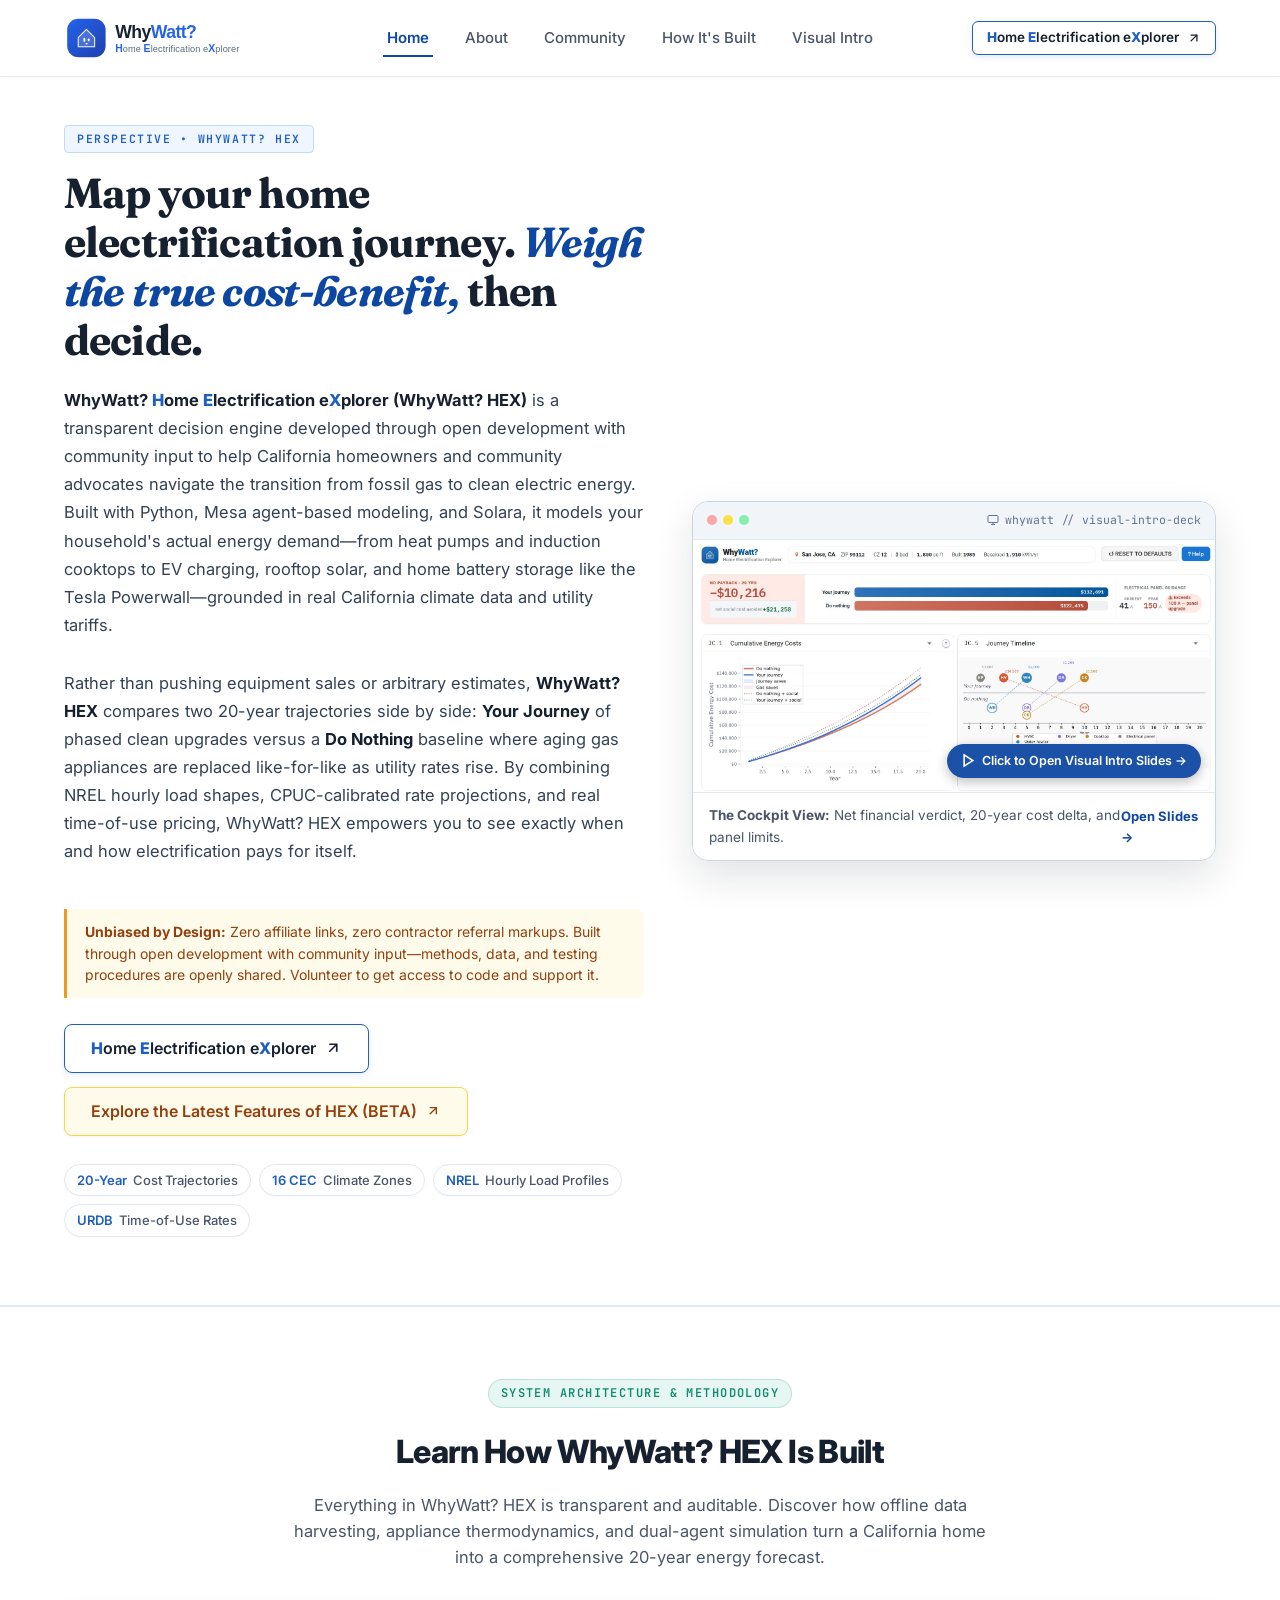
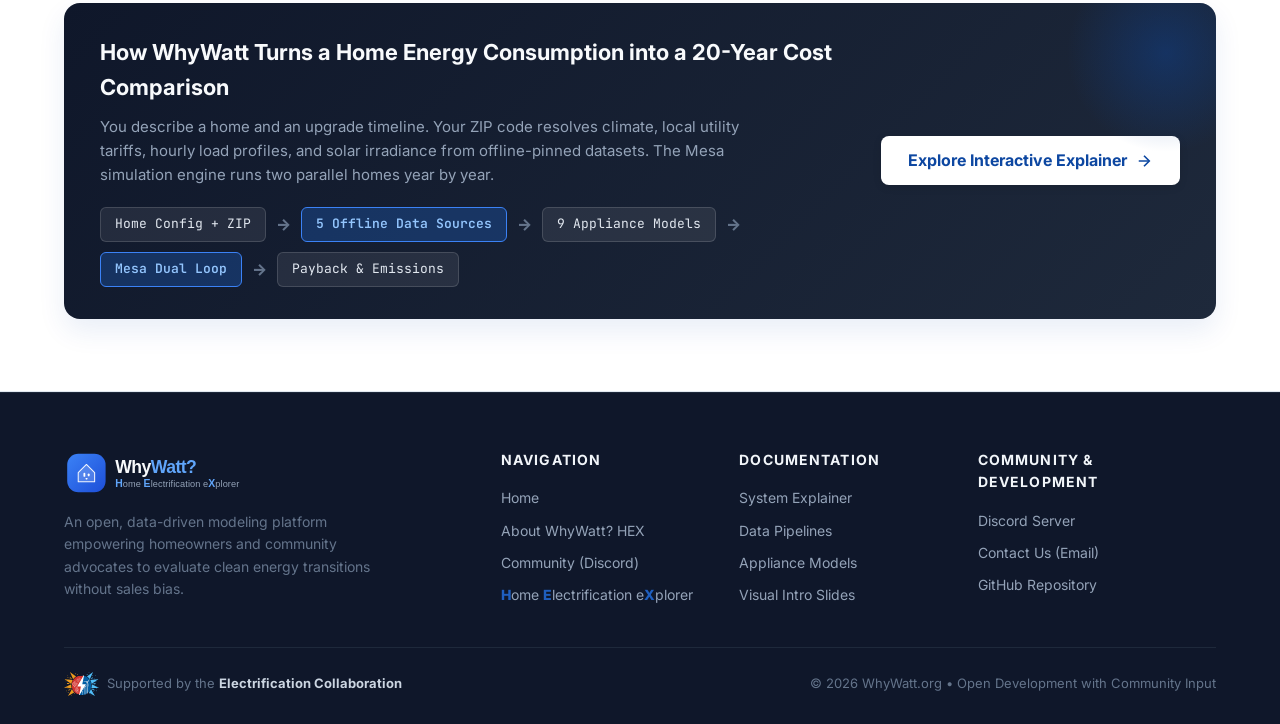
==== commit 7313b778: "minor updates to language . remove open-source" ====
--- a/index.html
+++ b/index.html
@@ -4,7 +4,7 @@
   <meta charset="UTF-8">
   <meta name="viewport" content="width=device-width, initial-scale=1.0">
   <title>WhyWatt? Home Electrification eXplorer</title>
-  <meta name="description" content="WhyWatt? Home Electrification eXplorer (WhyWatt? HEX) is an open-source, community-developed decision engine comparing 20-year costs of full home electrification vs. doing nothing.">
+  <meta name="description" content="WhyWatt? Home Electrification eXplorer (WhyWatt? HEX) is a community-developed decision engine built through open development with community input, comparing 20-year costs of full home electrification vs. doing nothing.">
   <link rel="icon" type="image/svg+xml" href="assets/WhyWatt_hex_logo.svg">
   <link rel="preconnect" href="https://fonts.googleapis.com">
   <link rel="preconnect" href="https://fonts.gstatic.com" crossorigin>
@@ -118,7 +118,7 @@
 
           <div class="hero-body">
             <p class="editorial-lede">
-              <strong>WhyWatt? <span class="hex-blue">H</span>ome <span class="hex-blue">E</span>lectrification e<span class="hex-blue">X</span>plorer (WhyWatt? HEX)</strong> is a transparent, open-source decision engine designed to help California homeowners and community advocates navigate the transition from fossil gas to clean electric energy. Built with Python, Mesa agent-based modeling, and Solara, it models your household's actual energy demand—from heat pumps and induction cooktops to EV charging, rooftop solar, and home battery storage like the Tesla Powerwall—grounded in real California climate data and utility tariffs.
+              <strong>WhyWatt? <span class="hex-blue">H</span>ome <span class="hex-blue">E</span>lectrification e<span class="hex-blue">X</span>plorer (WhyWatt? HEX)</strong> is a transparent decision engine developed through open development with community input to help California homeowners and community advocates navigate the transition from fossil gas to clean electric energy. Built with Python, Mesa agent-based modeling, and Solara, it models your household's actual energy demand—from heat pumps and induction cooktops to EV charging, rooftop solar, and home battery storage like the Tesla Powerwall—grounded in real California climate data and utility tariffs.
             </p>
             <p class="editorial-lede">
               Rather than pushing equipment sales or arbitrary estimates, <strong>WhyWatt? HEX</strong> compares two 20-year trajectories side by side: <strong>Your Journey</strong> of phased clean upgrades versus a <strong>Do Nothing</strong> baseline where aging gas appliances are replaced like-for-like as utility rates rise. By combining NREL hourly load shapes, CPUC-calibrated rate projections, and real time-of-use pricing, WhyWatt? HEX empowers you to see exactly when and how electrification pays for itself.
@@ -126,7 +126,7 @@
           </div>
 
           <div class="editorial-quote-box">
-            <strong>Unbiased by Design:</strong> Zero affiliate links, zero contractor referral markups. Community-developed and 100% open source.
+            <strong>Unbiased by Design:</strong> Zero affiliate links, zero contractor referral markups. Built through open development with community input—methods, data, and testing procedures are openly shared. Volunteer to get access to code and support it.
           </div>
 
           <!-- Dual Hero Action Buttons -->
@@ -140,8 +140,7 @@
             </a>
             
             <a href="https://huggingface.co/spaces/vijaybala-hug/hes-prototype" target="_blank" rel="noopener noreferrer" class="btn btn-beta btn-lg">
-              <span>Explore the Latest Features (Beta)</span>
-              <span class="badge-tag">Warning: May have issues</span>
+              <span>Explore the Latest Features of HEX (BETA)</span>
               <svg width="16" height="16" viewBox="0 0 24 24" fill="none" stroke="currentColor" stroke-width="2">
                 <line x1="7" y1="17" x2="17" y2="7"></line>
                 <polyline points="7 7 17 7 17 17"></polyline>
@@ -283,7 +282,7 @@
         </div>
 
         <div class="footer-col">
-          <h5>Community &amp; Source</h5>
+          <h5>Community &amp; Development</h5>
           <ul>
             <li><a href="https://discord.gg/NreyDh9mt2" target="_blank" rel="noopener noreferrer">Discord Server</a></li>
             <li><a href="mailto:vijay@whywatt.org">Contact Us (Email)</a></li>
@@ -299,7 +298,7 @@
           <span>Supported by the <strong>Electrification Collaboration</strong></span>
         </div>
         <div>
-          &copy; 2026 WhyWatt.org • Open Source &amp; Method
+          &copy; 2026 WhyWatt.org • Open Development with Community Input
         </div>
       </div>
     </div>
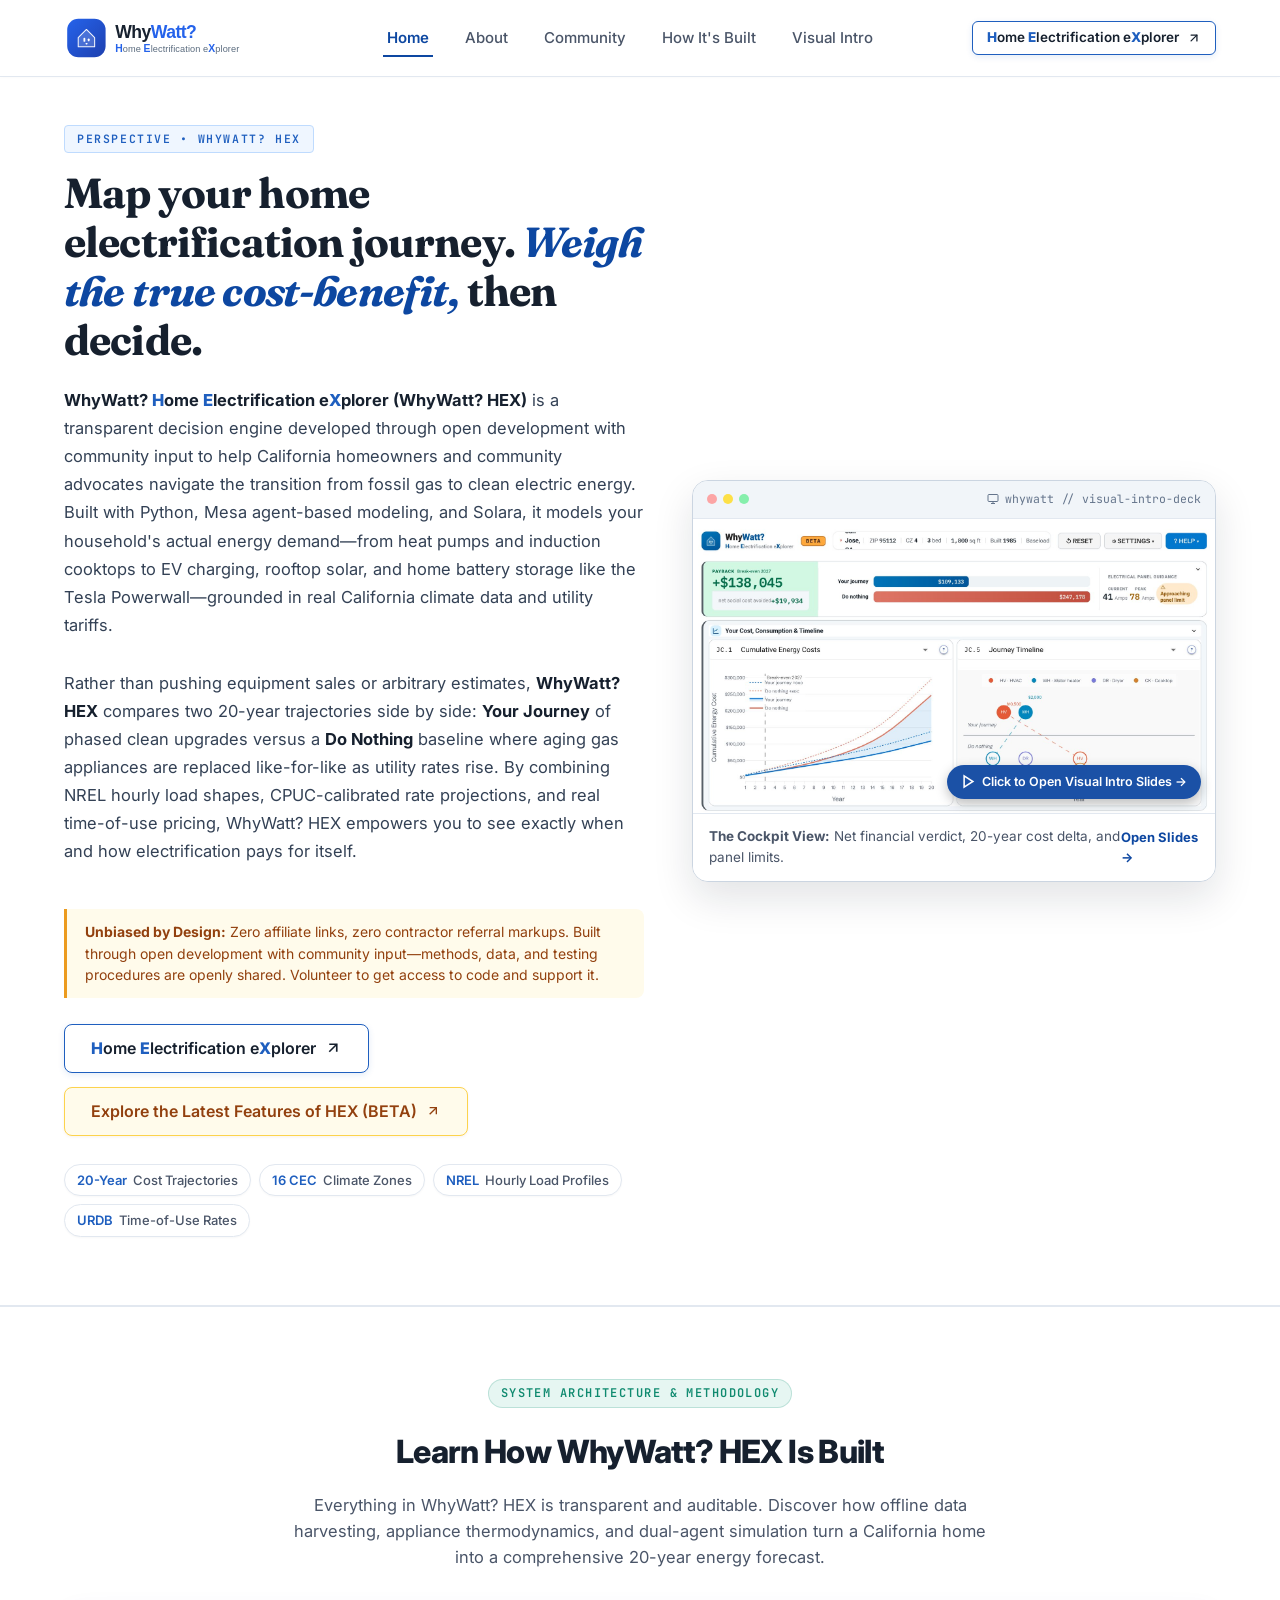
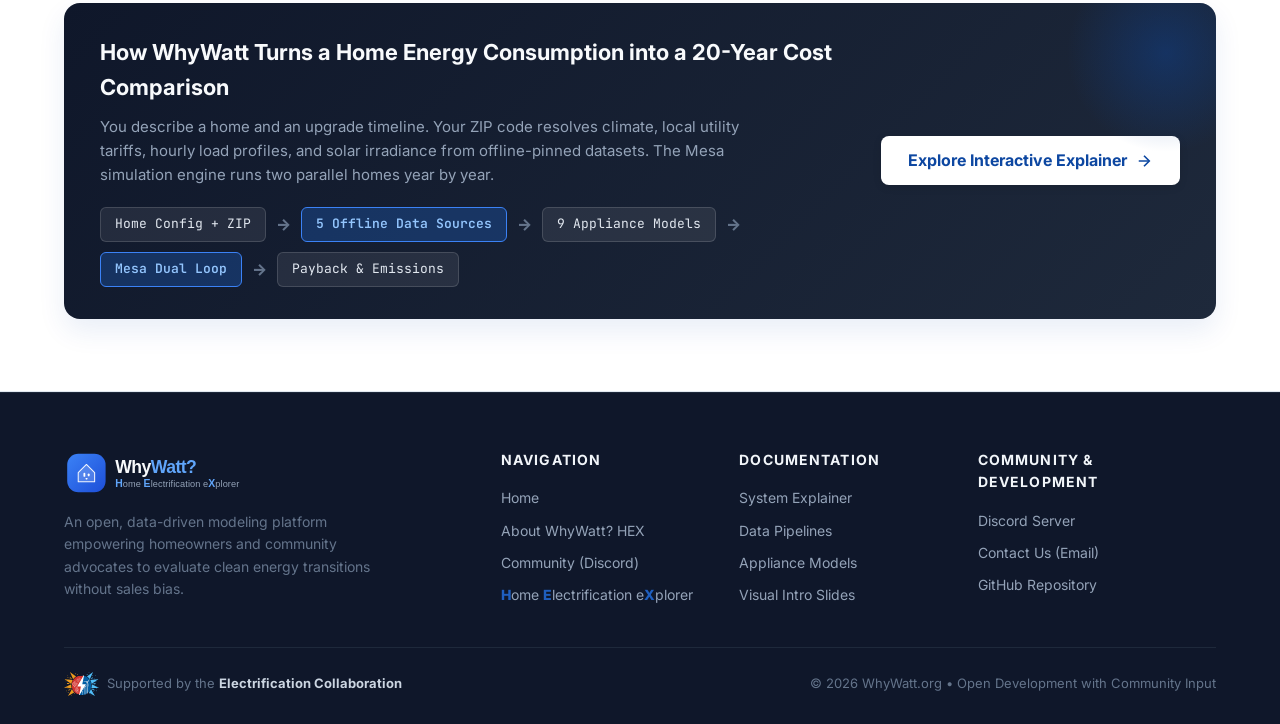
==== commit 6cd50062: "Publish intro_whywatt_v2 deck (Phase 7 UI) and point Visual Intro links to it - New 15-slide deck in" ====
--- a/index.html
+++ b/index.html
@@ -87,7 +87,7 @@
           <li class="nav-item"><a href="about.html">About</a></li>
           <li class="nav-item"><a href="community.html">Community</a></li>
           <li class="nav-item"><a href="explainer/index.html">How It's Built</a></li>
-          <li class="nav-item"><a href="presentations/intro_whywatt_v1/index.html">Visual Intro</a></li>
+          <li class="nav-item"><a href="presentations/intro_whywatt_v2/index.html">Visual Intro</a></li>
         </ul>
       </nav>
 
@@ -158,7 +158,7 @@
 
         <!-- Right Column: Cockpit Image (Clicking Entire Card Navigates Directly to Slide Deck) -->
         <div>
-          <a href="presentations/intro_whywatt_v1/index.html" class="clickable-slide-card" title="Click to view interactive intro presentation slides">
+          <a href="presentations/intro_whywatt_v2/index.html" class="clickable-slide-card" title="Click to view interactive intro presentation slides">
             <div class="hero-image-card" style="box-shadow: 0 16px 40px rgba(15, 23, 42, 0.12); cursor: pointer;">
               <div class="card-window-bar">
                 <div class="window-dots">
@@ -175,7 +175,7 @@
               </div>
 
               <div class="card-image-wrap">
-                <img src="assets/images/whywatt-top-cockpit.jpg" alt="WhyWatt Cockpit Dashboard showing the verdict, cost bars, and 20-year cumulative trajectories">
+                <img src="assets/images/whywatt-cockpit-v2.jpg" alt="WhyWatt cockpit — break-even year, 20-year energy saving, journey vs. do-nothing cost bars, cumulative energy-cost chart, and journey timeline">
                 <div class="image-overlay-badge" style="background:rgba(13, 71, 161, 0.94);">
                   <svg width="15" height="15" viewBox="0 0 24 24" fill="none" stroke="currentColor" stroke-width="2.5">
                     <polygon points="5 3 19 12 5 21 5 3"></polygon>
@@ -277,7 +277,7 @@
             <li><a href="explainer/index.html">System Explainer</a></li>
             <li><a href="explainer/pipelines/climate.html">Data Pipelines</a></li>
             <li><a href="explainer/appliances/index.html">Appliance Models</a></li>
-            <li><a href="presentations/intro_whywatt_v1/index.html">Visual Intro Slides</a></li>
+            <li><a href="presentations/intro_whywatt_v2/index.html">Visual Intro Slides</a></li>
           </ul>
         </div>
 
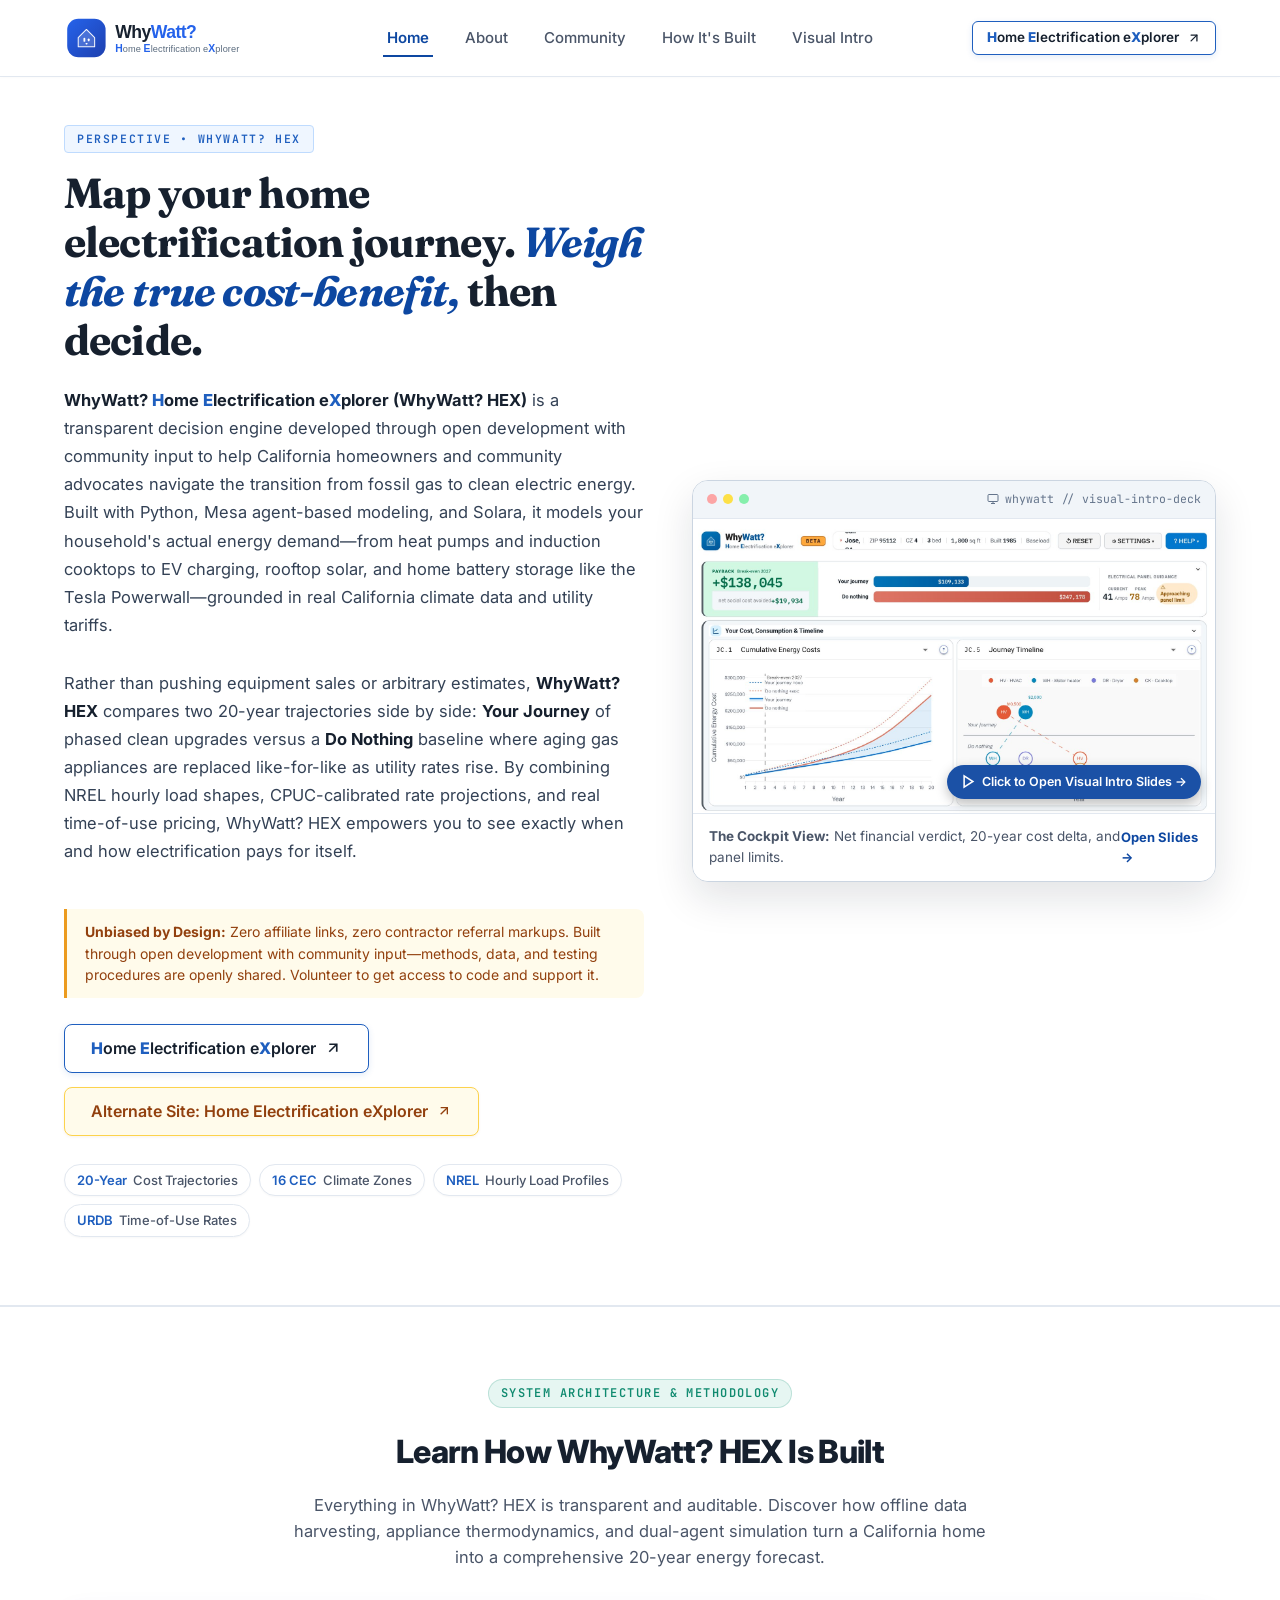
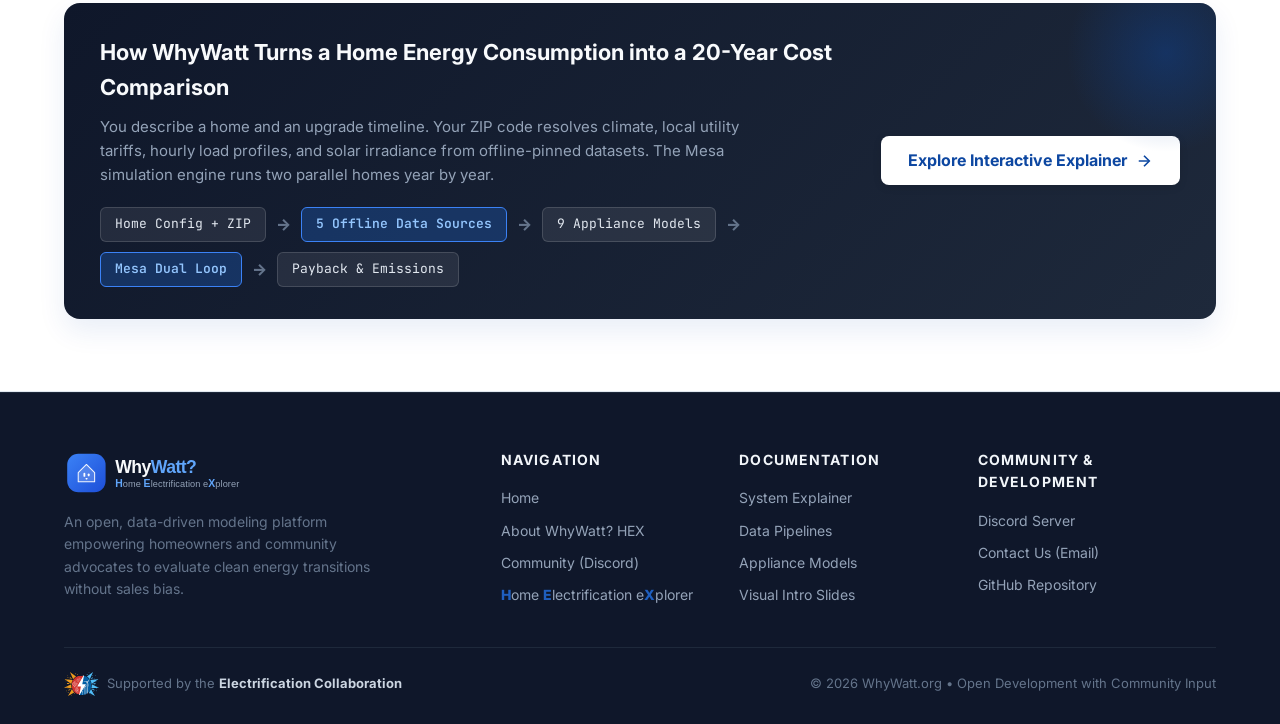
==== commit 42a3e51e: "Point launch links to hex.whywatt.org; replace beta link with hex2 alternate site Co-Authored-By: Cl" ====
--- a/index.html
+++ b/index.html
@@ -92,7 +92,7 @@
       </nav>
 
       <div class="nav-actions">
-        <a href="https://hes.whywatt.org/" target="_blank" rel="noopener noreferrer" class="btn btn-launch btn-sm" title="Launch Home Electrification eXplorer">
+        <a href="https://hex.whywatt.org/" target="_blank" rel="noopener noreferrer" class="btn btn-launch btn-sm" title="Launch Home Electrification eXplorer">
           <span><span class="hex-blue">H</span>ome <span class="hex-blue">E</span>lectrification e<span class="hex-blue">X</span>plorer</span>
           <svg width="14" height="14" viewBox="0 0 24 24" fill="none" stroke="currentColor" stroke-width="2.2" stroke-linecap="round" stroke-linejoin="round">
             <line x1="7" y1="17" x2="17" y2="7"></line>
@@ -131,7 +131,7 @@
 
           <!-- Dual Hero Action Buttons -->
           <div class="hero-cta-group">
-            <a href="https://hes.whywatt.org/" target="_blank" rel="noopener noreferrer" class="btn btn-launch btn-lg">
+            <a href="https://hex.whywatt.org/" target="_blank" rel="noopener noreferrer" class="btn btn-launch btn-lg">
               <span><span class="hex-blue">H</span>ome <span class="hex-blue">E</span>lectrification e<span class="hex-blue">X</span>plorer</span>
               <svg width="18" height="18" viewBox="0 0 24 24" fill="none" stroke="currentColor" stroke-width="2.2">
                 <line x1="7" y1="17" x2="17" y2="7"></line>
@@ -139,8 +139,8 @@
               </svg>
             </a>
             
-            <a href="https://huggingface.co/spaces/vijaybala-hug/hes-prototype" target="_blank" rel="noopener noreferrer" class="btn btn-beta btn-lg">
-              <span>Explore the Latest Features of HEX (BETA)</span>
+            <a href="https://hex2.whywatt.org/" target="_blank" rel="noopener noreferrer" class="btn btn-beta btn-lg">
+              <span>Alternate Site: Home Electrification eXplorer</span>
               <svg width="16" height="16" viewBox="0 0 24 24" fill="none" stroke="currentColor" stroke-width="2">
                 <line x1="7" y1="17" x2="17" y2="7"></line>
                 <polyline points="7 7 17 7 17 17"></polyline>
@@ -267,7 +267,7 @@
             <li><a href="index.html">Home</a></li>
             <li><a href="about.html">About WhyWatt? HEX</a></li>
             <li><a href="community.html">Community (Discord)</a></li>
-            <li><a href="https://hes.whywatt.org/" target="_blank" rel="noopener noreferrer"><span class="hex-blue">H</span>ome <span class="hex-blue">E</span>lectrification e<span class="hex-blue">X</span>plorer</a></li>
+            <li><a href="https://hex.whywatt.org/" target="_blank" rel="noopener noreferrer"><span class="hex-blue">H</span>ome <span class="hex-blue">E</span>lectrification e<span class="hex-blue">X</span>plorer</a></li>
           </ul>
         </div>
 
